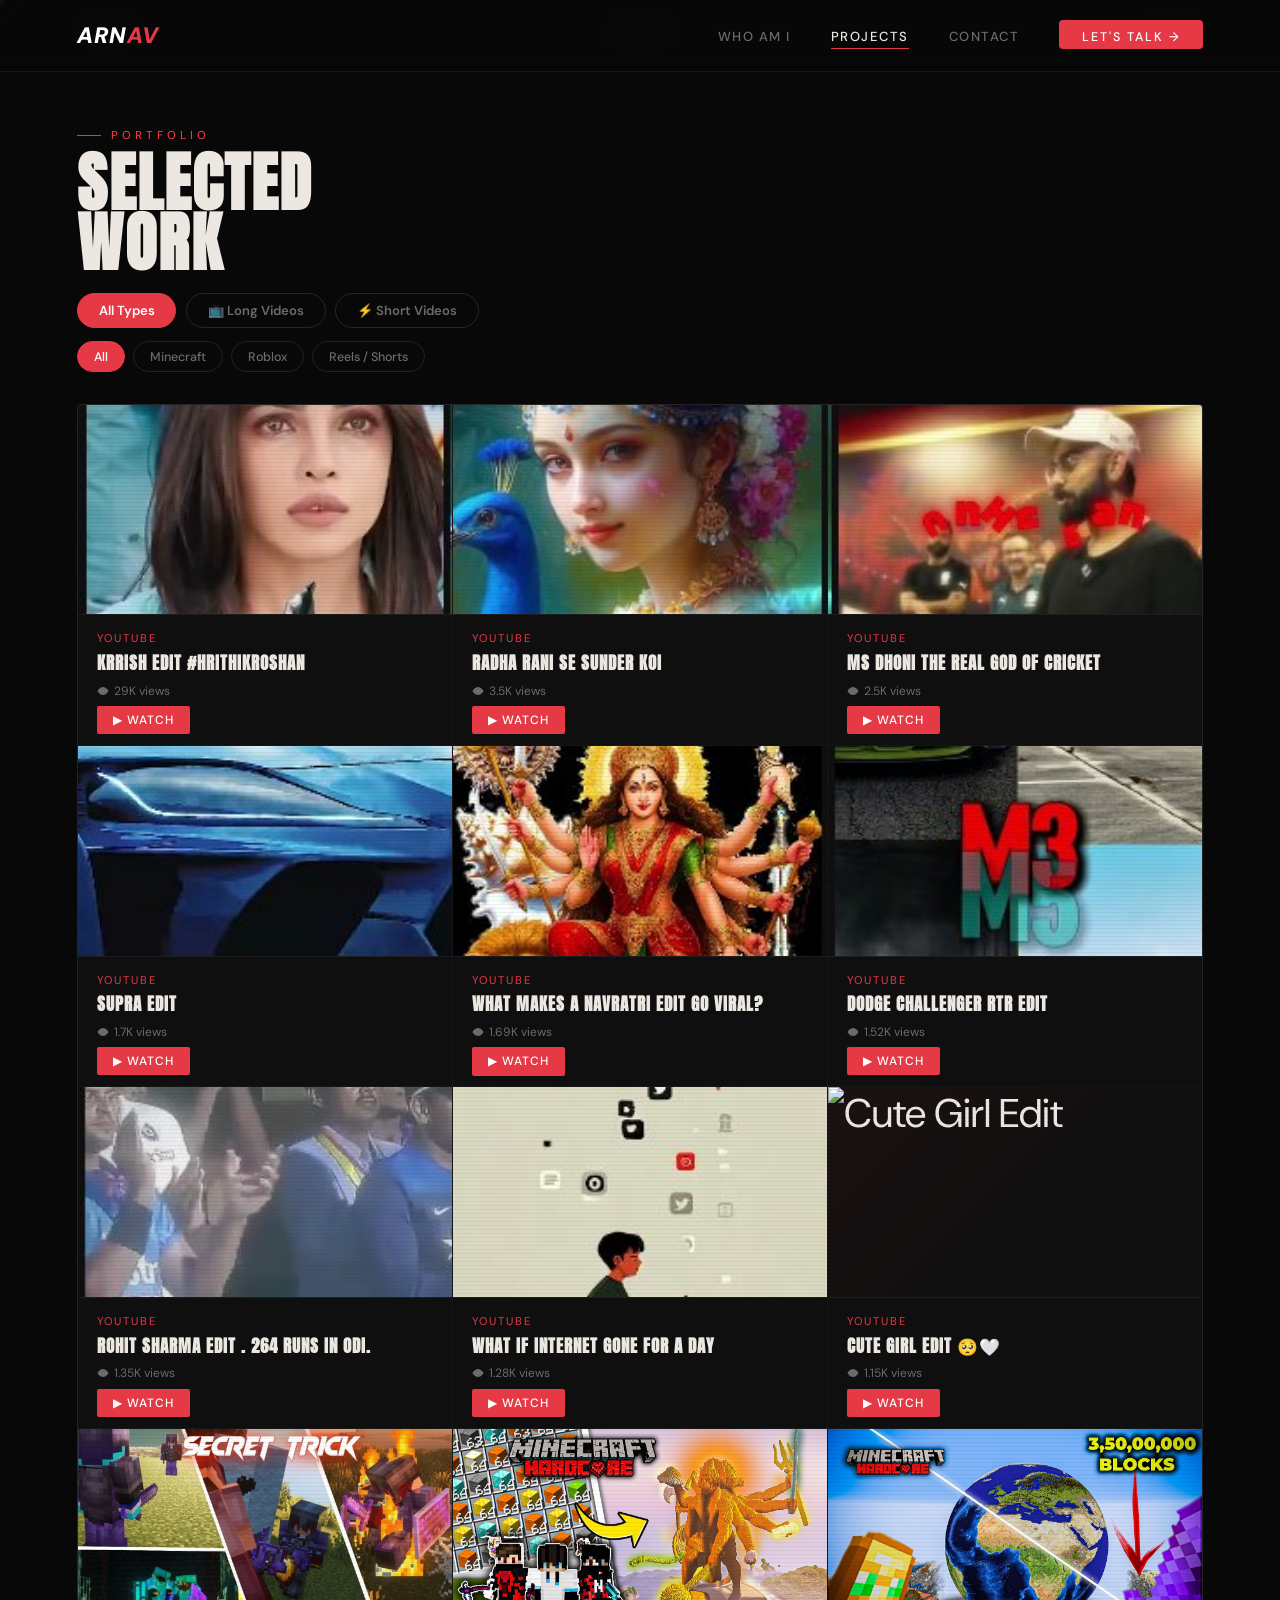
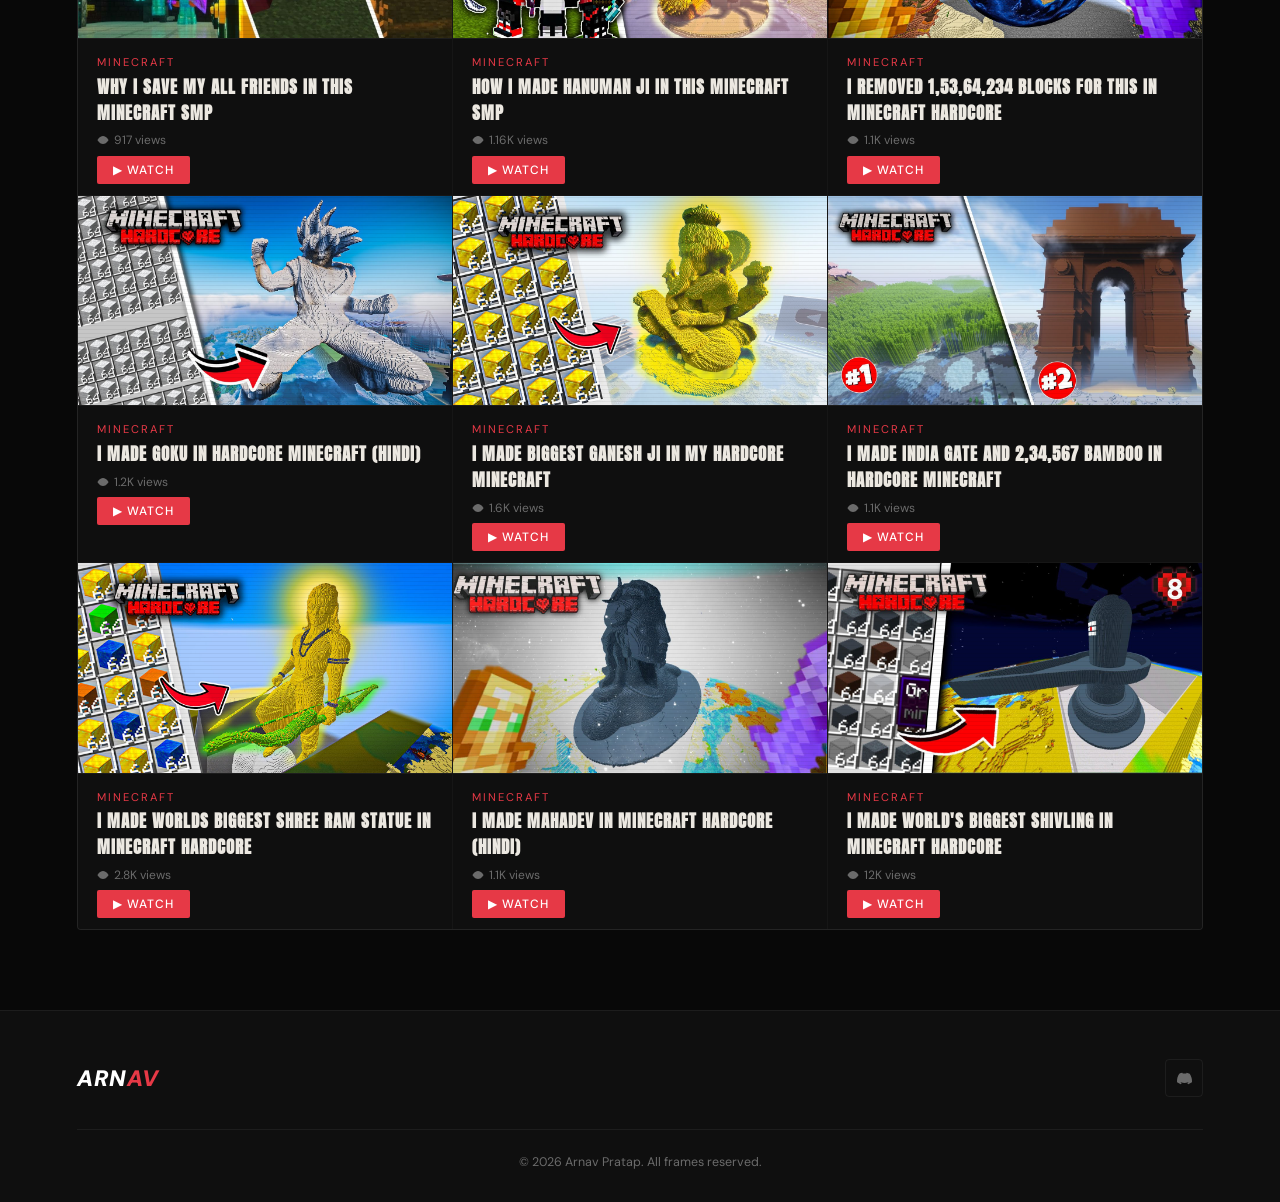
==== projects.html @ 13fcae56 "Add files via upload" ====
<!DOCTYPE html>
<html lang="en">
<head>
  <meta charset="UTF-8"/>
  <meta name="viewport" content="width=device-width, initial-scale=1.0"/>
  <title>Work — Arnav Pratap</title>
  <link rel="stylesheet" href="style.css"/>
  <style>
    .page { padding: 8rem 6% 5rem; }
    .work-header { margin-bottom: 2rem; }

    /* ── FILTER ROW 1 ── */
    .filter-row1 { display:flex; gap:0.6rem; flex-wrap:wrap; margin-bottom:0.8rem; }
    .filter-row2 { display:flex; gap:0.5rem; flex-wrap:wrap; margin-bottom:2rem; }

    .ftype-btn {
      padding:0.5rem 1.3rem; border-radius:50px; font-size:0.82rem; font-weight:600;
      cursor:pointer; border:1px solid rgba(255,255,255,0.12); background:transparent;
      color:var(--muted); font-family:'DM Sans',sans-serif; transition:all 0.2s;
      display:flex; align-items:center; gap:6px;
    }
    .ftype-btn:hover { border-color:var(--red); color:var(--text); }
    .ftype-btn.active { background:var(--red); border-color:var(--red); color:#fff; }

    .fcat-btn {
      padding:0.4rem 1rem; border-radius:50px; font-size:0.78rem; font-weight:500;
      cursor:pointer; border:1px solid rgba(255,255,255,0.1); background:transparent;
      color:var(--muted); font-family:'DM Sans',sans-serif; transition:all 0.2s;
    }
    .fcat-btn:hover { border-color:var(--red); color:var(--text); }
    .fcat-btn.active { background:var(--red); border-color:var(--red); color:#fff; }

    /* 3x3 GRID */
    .work-grid {
      display: grid; grid-template-columns: repeat(3, 1fr);
      gap: 1px; background: var(--border);
      border: 1px solid var(--border); border-radius: 4px; overflow: hidden;
    }
    .work-card { background: var(--dark2); transition: background 0.2s; position: relative; overflow: hidden; }
    .work-card:hover { background: var(--dark3); }
    .card-thumb {
      aspect-ratio: 16/9; display: flex; align-items: center; justify-content: center;
      font-size: 2.5rem; position: relative; overflow: hidden;
      border-bottom: 1px solid var(--border);
    }
    .card-thumb::before { content:''; position:absolute; inset:0; background: linear-gradient(135deg, rgba(230,57,70,0.06) 0%, transparent 60%); }
    .card-thumb::after { content:''; position:absolute; inset:0; background: repeating-linear-gradient(0deg, transparent, transparent 3px, rgba(0,0,0,0.05) 3px, rgba(0,0,0,0.05) 4px); }
    .card-thumb span { position: relative; z-index: 1; }
    .card-play-overlay { position:absolute; inset:0; z-index:2; display:flex; align-items:center; justify-content:center; opacity:0; transition:opacity 0.3s; background:rgba(0,0,0,0.5); }
    .work-card:hover .card-play-overlay { opacity:1; }
    .mini-play { width: 50px; height: 50px; border-radius: 50%; border: 2px solid #fff; background: rgba(230,57,70,0.8); display: flex; align-items: center; justify-content: center; }
    .mini-play svg { width: 18px; height: 18px; fill: #fff; margin-left: 3px; }

    .card-body { padding: 1rem 1.2rem; }
    .card-cat { font-size: 0.7rem; letter-spacing: 2px; text-transform: uppercase; color: var(--red); margin-bottom: 0.3rem; }
    .card-title { font-family: 'Anton', sans-serif; font-size: 1.05rem; letter-spacing: 1px; text-transform: uppercase; margin-bottom: 0.4rem; }
    .card-views { font-size: 0.75rem; color: var(--muted); margin-bottom: 0.6rem; display: flex; align-items: center; gap: 5px; }
    .card-views svg { width: 12px; height: 12px; fill: var(--muted); }
    .card-desc { display: none; }
    .card-tags { display: none; }
    .card-link { font-size: 0.75rem; padding: 0.38rem 1rem; border-radius: 2px; text-decoration: none; font-weight: 500; letter-spacing: 1px; text-transform: uppercase; transition: all 0.2s; background: var(--red); color: #fff; }
    .card-link:hover { opacity: 0.85; }

    @media (max-width: 900px) { .work-grid { grid-template-columns: repeat(2, 1fr); } }
    @media (max-width: 600px) { .work-grid { grid-template-columns: 1fr; } }
  </style>
</head>
<body>
<div class="cursor" id="cursor"></div>
<div class="cursor-ring" id="cursor-ring"></div>

<nav>
  <a href="https://discord.gg/duZu3ErqH3" target="_blank" class="logo">
    <span style="color:#ffffff;">ARN</span><span style="color:#E63946;">AV</span>
  </a>
  <button class="hamburger" onclick="document.querySelector('.nav-links').classList.toggle('open')">
    <span></span><span></span><span></span>
  </button>
  <ul class="nav-links">
    <li><a href="index.html#home">Who Am I</a></li>
    <li><a href="projects.html" class="active">Projects</a></li>
    <li><a href="contact.html">Contact</a></li>
    <li><a href="contact.html" class="nav-hire">Let's Talk →</a></li>
  </ul>
</nav>

<div class="page">
  <div class="work-header anim-up">
    <p class="eyebrow">Portfolio</p>
    <h1 class="section-title">Selected<br/>Work</h1>

    <!-- Row 1: Type filter -->
    <div class="filter-row1">
      <button class="ftype-btn active" onclick="filterType('all',this)">All Types</button>
      <button class="ftype-btn" onclick="filterType('long',this)">📺 Long Videos</button>
      <button class="ftype-btn" onclick="filterType('short',this)">⚡ Short Videos</button>
    </div>

    <!-- Row 2: Category filter -->
    <div class="filter-row2">
      <button class="fcat-btn active" onclick="filterCat('all',this)">All</button>
      <button class="fcat-btn" onclick="filterCat('minecraft',this)">Minecraft</button>
      <button class="fcat-btn" onclick="filterCat('roblox',this)">Roblox</button>
      <button class="fcat-btn" onclick="filterCat('reels',this)">Reels / Shorts</button>
    </div>
  </div>

  <div class="work-grid" id="work-grid">
    <div class="work-card" data-type="short" data-cat="reels">
      <div class="card-thumb" style="padding:0;">
        <img src="thumb1.png" alt="Krrish Edit" style="width:100%;height:100%;object-fit:cover;display:block;position:absolute;inset:0;"/>
        <div class="card-play-overlay"><div class="mini-play"><svg viewBox="0 0 24 24"><path d="M8 5v14l11-7z"/></svg></div></div>
      </div>
      <div class="card-body">
        <p class="card-cat">YouTube</p>
        <h3 class="card-title">Krrish Edit #hrithikroshan</h3>
        <p class="card-views"><svg viewBox="0 0 24 24"><path d="M1 12s4-8 11-8 11 8 11 8-4 8-11 8-11-8-11-8z"/><circle cx="12" cy="12" r="3"/></svg> 29K views</p>
        <a href="https://youtube.com/shorts/EAimA4TFMJ0?si=6iX5NxKGVcOO075F" target="_blank" class="card-link">▶ Watch</a>
      </div>
    </div>

    <div class="work-card" data-type="short" data-cat="reels">
      <div class="card-thumb" style="padding:0;">
        <img src="thumb2.png" alt="Radha Rani Edit" style="width:100%;height:100%;object-fit:cover;display:block;position:absolute;inset:0;"/>
        <div class="card-play-overlay"><div class="mini-play"><svg viewBox="0 0 24 24"><path d="M8 5v14l11-7z"/></svg></div></div>
      </div>
      <div class="card-body">
        <p class="card-cat">YouTube</p>
        <h3 class="card-title">Radha Rani Se Sunder Koi</h3>
        <p class="card-views"><svg viewBox="0 0 24 24"><path d="M1 12s4-8 11-8 11 8 11 8-4 8-11 8-11-8-11-8z"/><circle cx="12" cy="12" r="3"/></svg> 3.5K views</p>
        <a href="https://youtube.com/shorts/yDb40F570vA?si=CC5ahmUh3VXzL8MM" target="_blank" class="card-link">▶ Watch</a>
      </div>
    </div>

    <div class="work-card" data-type="short" data-cat="reels">
      <div class="card-thumb" style="padding:0;">
        <img src="thumb3.png" alt="MS Dhoni Edit" style="width:100%;height:100%;object-fit:cover;display:block;position:absolute;inset:0;"/>
        <div class="card-play-overlay"><div class="mini-play"><svg viewBox="0 0 24 24"><path d="M8 5v14l11-7z"/></svg></div></div>
      </div>
      <div class="card-body">
        <p class="card-cat">YouTube</p>
        <h3 class="card-title">MS Dhoni The REAL GOD of Cricket</h3>
        <p class="card-views"><svg viewBox="0 0 24 24"><path d="M1 12s4-8 11-8 11 8 11 8-4 8-11 8-11-8-11-8z"/><circle cx="12" cy="12" r="3"/></svg> 2.5K views</p>
        <a href="https://youtube.com/shorts/vex8gXXxU0E?si=QGTbP4vIr1ufMwd0" target="_blank" class="card-link">▶ Watch</a>
      </div>
    </div>

    <div class="work-card" data-type="short" data-cat="reels">
      <div class="card-thumb" style="padding:0;">
        <img src="thumb4.png" alt="Supra Edit" style="width:100%;height:100%;object-fit:cover;display:block;position:absolute;inset:0;"/>
        <div class="card-play-overlay"><div class="mini-play"><svg viewBox="0 0 24 24"><path d="M8 5v14l11-7z"/></svg></div></div>
      </div>
      <div class="card-body">
        <p class="card-cat">YouTube</p>
        <h3 class="card-title">Supra Edit</h3>
        <p class="card-views"><svg viewBox="0 0 24 24"><path d="M1 12s4-8 11-8 11 8 11 8-4 8-11 8-11-8-11-8z"/><circle cx="12" cy="12" r="3"/></svg> 1.7K views</p>
        <a href="https://youtube.com/shorts/pRY8ejIjegY?si=BZnueDHp-d2t7cEU" target="_blank" class="card-link">▶ Watch</a>
      </div>
    </div>

    <div class="work-card" data-type="short" data-cat="reels">
      <div class="card-thumb" style="padding:0;">
        <img src="thumb5.png" alt="Navratri Edit" style="width:100%;height:100%;object-fit:cover;display:block;position:absolute;inset:0;"/>
        <div class="card-play-overlay"><div class="mini-play"><svg viewBox="0 0 24 24"><path d="M8 5v14l11-7z"/></svg></div></div>
      </div>
      <div class="card-body">
        <p class="card-cat">YouTube</p>
        <h3 class="card-title">What Makes a NAVRATRI EDIT GO VIRAL?</h3>
        <p class="card-views"><svg viewBox="0 0 24 24"><path d="M1 12s4-8 11-8 11 8 11 8-4 8-11 8-11-8-11-8z"/><circle cx="12" cy="12" r="3"/></svg> 1.69K views</p>
        <a href="https://youtube.com/shorts/OtfN_tmYiQ4?si=_2HoRpTUkMafnGIZ" target="_blank" class="card-link">▶ Watch</a>
      </div>
    </div>

    <div class="work-card" data-type="short" data-cat="reels">
      <div class="card-thumb" style="padding:0;">
        <img src="thumb6.png" alt="Dodge Challenger Edit" style="width:100%;height:100%;object-fit:cover;display:block;position:absolute;inset:0;"/>
        <div class="card-play-overlay"><div class="mini-play"><svg viewBox="0 0 24 24"><path d="M8 5v14l11-7z"/></svg></div></div>
      </div>
      <div class="card-body">
        <p class="card-cat">YouTube</p>
        <h3 class="card-title">Dodge Challenger RTR Edit</h3>
        <p class="card-views"><svg viewBox="0 0 24 24"><path d="M1 12s4-8 11-8 11 8 11 8-4 8-11 8-11-8-11-8z"/><circle cx="12" cy="12" r="3"/></svg> 1.52K views</p>
        <a href="https://youtube.com/shorts/iIXBtxk67Jc?si=3pJkV23XC8HAfuJv" target="_blank" class="card-link">▶ Watch</a>
      </div>
    </div>

    <div class="work-card" data-type="short" data-cat="reels">
      <div class="card-thumb" style="padding:0;">
        <img src="thumb7.png" alt="Rohit Sharma Edit" style="width:100%;height:100%;object-fit:cover;display:block;position:absolute;inset:0;"/>
        <div class="card-play-overlay"><div class="mini-play"><svg viewBox="0 0 24 24"><path d="M8 5v14l11-7z"/></svg></div></div>
      </div>
      <div class="card-body">
        <p class="card-cat">YouTube</p>
        <h3 class="card-title">Rohit Sharma Edit . 264 Runs in Odi.</h3>
        <p class="card-views"><svg viewBox="0 0 24 24"><path d="M1 12s4-8 11-8 11 8 11 8-4 8-11 8-11-8-11-8z"/><circle cx="12" cy="12" r="3"/></svg> 1.35K views</p>
        <a href="https://youtube.com/shorts/q5twHDYVW3M?si=gumTpu90HDU9HMPL" target="_blank" class="card-link">▶ Watch</a>
      </div>
    </div>

    <div class="work-card" data-type="short" data-cat="reels">
      <div class="card-thumb" style="padding:0;">
        <img src="thumb8.png" alt="Internet Gone Edit" style="width:100%;height:100%;object-fit:cover;display:block;position:absolute;inset:0;"/>
        <div class="card-play-overlay"><div class="mini-play"><svg viewBox="0 0 24 24"><path d="M8 5v14l11-7z"/></svg></div></div>
      </div>
      <div class="card-body">
        <p class="card-cat">YouTube</p>
        <h3 class="card-title">What if Internet Gone for a day</h3>
        <p class="card-views"><svg viewBox="0 0 24 24"><path d="M1 12s4-8 11-8 11 8 11 8-4 8-11 8-11-8-11-8z"/><circle cx="12" cy="12" r="3"/></svg> 1.28K views</p>
        <a href="https://youtube.com/shorts/Nskio1yk0X0?si=8Euy-VRJfxMjh22J" target="_blank" class="card-link">▶ Watch</a>
      </div>
    </div>

    <div class="work-card" data-type="short" data-cat="reels">
      <div class="card-thumb" style="padding:0;">
        <img src="thumb9.png" alt="Cute Girl Edit" style="width:100%;height:100%;object-fit:cover;display:block;position:absolute;inset:0;"/>
        <div class="card-play-overlay"><div class="mini-play"><svg viewBox="0 0 24 24"><path d="M8 5v14l11-7z"/></svg></div></div>
      </div>
      <div class="card-body">
        <p class="card-cat">YouTube</p>
        <h3 class="card-title">Cute Girl Edit 🥺🤍</h3>
        <p class="card-views"><svg viewBox="0 0 24 24"><path d="M1 12s4-8 11-8 11 8 11 8-4 8-11 8-11-8-11-8z"/><circle cx="12" cy="12" r="3"/></svg> 1.15K views</p>
        <a href="https://youtube.com/shorts/B1S5eNvn43g?si=bT16ItXA6Zr_ytDN" target="_blank" class="card-link">▶ Watch</a>
      </div>
    </div>

    <div class="work-card" data-type="long" data-cat="minecraft">
      <div class="card-thumb" style="padding:0;">
        <img src="mc1.jpg" alt="MC1" style="width:100%;height:100%;object-fit:cover;display:block;position:absolute;inset:0;"/>
        <div class="card-play-overlay"><div class="mini-play"><svg viewBox="0 0 24 24"><path d="M8 5v14l11-7z"/></svg></div></div>
      </div>
      <div class="card-body">
        <p class="card-cat">Minecraft</p>
        <h3 class="card-title">Why I Save my all friends in this minecraft smp</h3>
        <p class="card-views"><svg viewBox="0 0 24 24"><path d="M1 12s4-8 11-8 11 8 11 8-4 8-11 8-11-8-11-8z"/><circle cx="12" cy="12" r="3"/></svg> 917 views</p>
        <a href="https://youtu.be/f7jWE2ldee8?si=zFrDo0bd2kT6vX2w" target="_blank" class="card-link">▶ Watch</a>
      </div>
    </div>
    <div class="work-card" data-type="long" data-cat="minecraft">
      <div class="card-thumb" style="padding:0;">
        <img src="mc2.jpg" alt="MC2" style="width:100%;height:100%;object-fit:cover;display:block;position:absolute;inset:0;"/>
        <div class="card-play-overlay"><div class="mini-play"><svg viewBox="0 0 24 24"><path d="M8 5v14l11-7z"/></svg></div></div>
      </div>
      <div class="card-body">
        <p class="card-cat">Minecraft</p>
        <h3 class="card-title">How I made Hanuman ji in this Minecraft SMP</h3>
        <p class="card-views"><svg viewBox="0 0 24 24"><path d="M1 12s4-8 11-8 11 8 11 8-4 8-11 8-11-8-11-8z"/><circle cx="12" cy="12" r="3"/></svg> 1.16K views</p>
        <a href="https://youtu.be/Gno8iufA8Qg?si=FGzqHN00f-W0OI1a" target="_blank" class="card-link">▶ Watch</a>
      </div>
    </div>
    <div class="work-card" data-type="long" data-cat="minecraft">
      <div class="card-thumb" style="padding:0;">
        <img src="mc3.jpg" alt="MC3" style="width:100%;height:100%;object-fit:cover;display:block;position:absolute;inset:0;"/>
        <div class="card-play-overlay"><div class="mini-play"><svg viewBox="0 0 24 24"><path d="M8 5v14l11-7z"/></svg></div></div>
      </div>
      <div class="card-body">
        <p class="card-cat">Minecraft</p>
        <h3 class="card-title">I Removed 1,53,64,234 Blocks for This in Minecraft Hardcore</h3>
        <p class="card-views"><svg viewBox="0 0 24 24"><path d="M1 12s4-8 11-8 11 8 11 8-4 8-11 8-11-8-11-8z"/><circle cx="12" cy="12" r="3"/></svg> 1.1K views</p>
        <a href="https://youtu.be/vUVupDG3J8M?si=R0E_vifBAHUm0rwt" target="_blank" class="card-link">▶ Watch</a>
      </div>
    </div>
    <div class="work-card" data-type="long" data-cat="minecraft">
      <div class="card-thumb" style="padding:0;">
        <img src="mc4.jpg" alt="MC4" style="width:100%;height:100%;object-fit:cover;display:block;position:absolute;inset:0;"/>
        <div class="card-play-overlay"><div class="mini-play"><svg viewBox="0 0 24 24"><path d="M8 5v14l11-7z"/></svg></div></div>
      </div>
      <div class="card-body">
        <p class="card-cat">Minecraft</p>
        <h3 class="card-title">I Made GOKU in Hardcore Minecraft (Hindi)</h3>
        <p class="card-views"><svg viewBox="0 0 24 24"><path d="M1 12s4-8 11-8 11 8 11 8-4 8-11 8-11-8-11-8z"/><circle cx="12" cy="12" r="3"/></svg> 1.2K views</p>
        <a href="https://youtu.be/Mu4w_FCeaVA?si=c7QTixAmNNE0tSzw" target="_blank" class="card-link">▶ Watch</a>
      </div>
    </div>
    <div class="work-card" data-type="long" data-cat="minecraft">
      <div class="card-thumb" style="padding:0;">
        <img src="mc5.jpg" alt="MC5" style="width:100%;height:100%;object-fit:cover;display:block;position:absolute;inset:0;"/>
        <div class="card-play-overlay"><div class="mini-play"><svg viewBox="0 0 24 24"><path d="M8 5v14l11-7z"/></svg></div></div>
      </div>
      <div class="card-body">
        <p class="card-cat">Minecraft</p>
        <h3 class="card-title">I Made Biggest GANESH JI in my Hardcore Minecraft</h3>
        <p class="card-views"><svg viewBox="0 0 24 24"><path d="M1 12s4-8 11-8 11 8 11 8-4 8-11 8-11-8-11-8z"/><circle cx="12" cy="12" r="3"/></svg> 1.6K views</p>
        <a href="https://youtu.be/P7cTcj4Z8Kc?si=1uWFIO4UPtVMXHzp" target="_blank" class="card-link">▶ Watch</a>
      </div>
    </div>
    <div class="work-card" data-type="long" data-cat="minecraft">
      <div class="card-thumb" style="padding:0;">
        <img src="mc6.jpg" alt="MC6" style="width:100%;height:100%;object-fit:cover;display:block;position:absolute;inset:0;"/>
        <div class="card-play-overlay"><div class="mini-play"><svg viewBox="0 0 24 24"><path d="M8 5v14l11-7z"/></svg></div></div>
      </div>
      <div class="card-body">
        <p class="card-cat">Minecraft</p>
        <h3 class="card-title">I made INDIA GATE and 2,34,567 BAMBOO in Hardcore Minecraft</h3>
        <p class="card-views"><svg viewBox="0 0 24 24"><path d="M1 12s4-8 11-8 11 8 11 8-4 8-11 8-11-8-11-8z"/><circle cx="12" cy="12" r="3"/></svg> 1.1K views</p>
        <a href="https://youtu.be/Tnvft2nCkXo?si=4F0knHOfzusbDOEZ" target="_blank" class="card-link">▶ Watch</a>
      </div>
    </div>
    <div class="work-card" data-type="long" data-cat="minecraft">
      <div class="card-thumb" style="padding:0;">
        <img src="mc7.jpg" alt="MC7" style="width:100%;height:100%;object-fit:cover;display:block;position:absolute;inset:0;"/>
        <div class="card-play-overlay"><div class="mini-play"><svg viewBox="0 0 24 24"><path d="M8 5v14l11-7z"/></svg></div></div>
      </div>
      <div class="card-body">
        <p class="card-cat">Minecraft</p>
        <h3 class="card-title">I Made worlds Biggest SHREE RAM STATUE in Minecraft Hardcore</h3>
        <p class="card-views"><svg viewBox="0 0 24 24"><path d="M1 12s4-8 11-8 11 8 11 8-4 8-11 8-11-8-11-8z"/><circle cx="12" cy="12" r="3"/></svg> 2.8K views</p>
        <a href="https://youtu.be/A5hEcHeUexU?si=XoQjzlGa9DbGclMv" target="_blank" class="card-link">▶ Watch</a>
      </div>
    </div>
    <div class="work-card" data-type="long" data-cat="minecraft">
      <div class="card-thumb" style="padding:0;">
        <img src="mc8.jpg" alt="MC8" style="width:100%;height:100%;object-fit:cover;display:block;position:absolute;inset:0;"/>
        <div class="card-play-overlay"><div class="mini-play"><svg viewBox="0 0 24 24"><path d="M8 5v14l11-7z"/></svg></div></div>
      </div>
      <div class="card-body">
        <p class="card-cat">Minecraft</p>
        <h3 class="card-title">I Made MAHADEV in minecraft Hardcore (Hindi)</h3>
        <p class="card-views"><svg viewBox="0 0 24 24"><path d="M1 12s4-8 11-8 11 8 11 8-4 8-11 8-11-8-11-8z"/><circle cx="12" cy="12" r="3"/></svg> 1.1K views</p>
        <a href="https://youtu.be/T6iqCTvBKvE?si=PqT_2PzdxP05hY6H" target="_blank" class="card-link">▶ Watch</a>
      </div>
    </div>
    <div class="work-card" data-type="long" data-cat="minecraft">
      <div class="card-thumb" style="padding:0;">
        <img src="mc9.jpg" alt="MC9" style="width:100%;height:100%;object-fit:cover;display:block;position:absolute;inset:0;"/>
        <div class="card-play-overlay"><div class="mini-play"><svg viewBox="0 0 24 24"><path d="M8 5v14l11-7z"/></svg></div></div>
      </div>
      <div class="card-body">
        <p class="card-cat">Minecraft</p>
        <h3 class="card-title">I Made World's BIGGEST SHIVLING in minecraft Hardcore</h3>
        <p class="card-views"><svg viewBox="0 0 24 24"><path d="M1 12s4-8 11-8 11 8 11 8-4 8-11 8-11-8-11-8z"/><circle cx="12" cy="12" r="3"/></svg> 12K views</p>
        <a href="https://youtu.be/3AMaesNGrEU?si=Az5hqZEEEKW2hswh" target="_blank" class="card-link">▶ Watch</a>
      </div>
    </div>
  </div>
</div>

<footer>
  <div class="footer-inner">
    <div class="footer-logo"><span style="color:#ffffff;">ARN</span><span style="color:#E63946;">AV</span></div>
    <nav class="footer-links">
      <a href="index.html#home">Who Am I</a>
      <a href="projects.html">Projects</a>
      <a href="contact.html">Contact</a>
    </nav>
    <div class="social-row">
      <a href="https://discord.gg/duZu3ErqH3" target="_blank" title="Discord">
        <svg viewBox="0 0 24 24" fill="currentColor"><path d="M20.317 4.37a19.791 19.791 0 00-4.885-1.515.074.074 0 00-.079.037c-.21.375-.444.864-.608 1.25a18.27 18.27 0 00-5.487 0 12.64 12.64 0 00-.617-1.25.077.077 0 00-.079-.037A19.736 19.736 0 003.677 4.37a.07.07 0 00-.032.027C.533 9.046-.32 13.58.099 18.057a.082.082 0 00.031.057 19.9 19.9 0 005.993 3.03.078.078 0 00.084-.028c.462-.63.874-1.295 1.226-1.994a.076.076 0 00-.041-.106 13.107 13.107 0 01-1.872-.892.077.077 0 01-.008-.128 10.2 10.2 0 00.372-.292.074.074 0 01.077-.01c3.928 1.793 8.18 1.793 12.062 0a.074.074 0 01.078.01c.12.098.246.198.373.292a.077.077 0 01-.006.127 12.299 12.299 0 01-1.873.892.077.077 0 00-.041.107c.36.698.772 1.362 1.225 1.993a.076.076 0 00.084.028 19.839 19.839 0 006.002-3.03.077.077 0 00.032-.054c.5-5.177-.838-9.674-3.549-13.66a.061.061 0 00-.031-.03z"/></svg>
      </a>
    </div>
  </div>
  <p class="footer-copy">© 2026 Arnav Pratap. All frames reserved.</p>
</footer>

<script>
  const cursor = document.getElementById('cursor');
  const ring = document.getElementById('cursor-ring');
  if(cursor){ document.addEventListener('mousemove', e => { cursor.style.left=e.clientX+'px'; cursor.style.top=e.clientY+'px'; ring.style.left=e.clientX+'px'; ring.style.top=e.clientY+'px'; }); }

  let activeType = 'all';
  let activeCat  = 'all';

  function applyFilters() {
    document.querySelectorAll('#work-grid .work-card').forEach(c => {
      const type = c.dataset.type;
      const cat  = c.dataset.cat;
      const typeOk = activeType === 'all' || type === activeType;
      const catOk  = activeCat  === 'all' || cat  === activeCat;
      c.style.display = (typeOk && catOk) ? '' : 'none';
    });
  }

  function filterType(val, btn) {
    document.querySelectorAll('.ftype-btn').forEach(b => b.classList.remove('active'));
    btn.classList.add('active');
    activeType = val;
    applyFilters();
  }

  function filterCat(val, btn) {
    document.querySelectorAll('.fcat-btn').forEach(b => b.classList.remove('active'));
    btn.classList.add('active');
    activeCat = val;
    applyFilters();
  }
</script>
</body>
</html>
---- style.css ----
@import url('https://fonts.googleapis.com/css2?family=Anton&family=DM+Sans:ital,wght@0,300;0,400;0,500;1,300&display=swap');

*, *::before, *::after { box-sizing: border-box; margin: 0; padding: 0; }

:root {
  --red:        #E63946;
  --red-dim:    rgba(230, 57, 70, 0.12);
  --red-glow:   rgba(230, 57, 70, 0.06);
  --ae-blue:    #9999FF;   /* After Effects purple-blue */
  --pr-purple:  #EA77FF;   /* Premiere Pro purple */
  --dark:       #080808;
  --dark2:      #0f0f0f;
  --dark3:      #161616;
  --dark4:      #202020;
  --text:       #ece8e1;
  --muted:      #6b6b6b;
  --border:     rgba(255,255,255,0.06);
}

html { scroll-behavior: smooth; }

body {
  background: var(--dark);
  color: var(--text);
  font-family: 'DM Sans', sans-serif;
  min-height: 100vh;
  overflow-x: hidden;
  cursor: none;
}

/* ─── CUSTOM CURSOR ─── */
.cursor {
  width: 10px; height: 10px; border-radius: 50%;
  background: var(--red); position: fixed; pointer-events: none;
  z-index: 9999; transform: translate(-50%,-50%);
  transition: transform 0.08s, width 0.2s, height 0.2s;
}
.cursor-ring {
  width: 36px; height: 36px; border-radius: 50%;
  border: 1px solid rgba(230,57,70,0.5);
  position: fixed; pointer-events: none; z-index: 9998;
  transform: translate(-50%,-50%);
  transition: transform 0.18s ease, width 0.2s, height 0.2s;
}
body:hover .cursor { opacity: 1; }

/* ─── NAV ─── */
nav {
  position: fixed; top: 0; left: 0; right: 0; z-index: 99999;
  display: flex; align-items: center; justify-content: space-between;
  padding: 1.3rem 6%;
  background: rgba(8,8,8,0.9);
  backdrop-filter: blur(16px);
  border-bottom: 1px solid var(--border);
}
.logo {
  font-size: 1.4rem; font-weight: 900; font-style: italic;
  letter-spacing: 1px; text-decoration: none;
  color: var(--text); display: flex; align-items: center;
}

.nav-links { display: flex; gap: 2.5rem; list-style: none; align-items: center; }
.nav-links a {
  text-decoration: none; color: var(--muted);
  font-size: 0.82rem; font-weight: 500;
  letter-spacing: 1.5px; text-transform: uppercase;
  transition: color 0.2s; position: relative; padding-bottom: 4px;
}
.nav-links a::after {
  content: ''; position: absolute; bottom: 0; left: 0; right: 0;
  height: 1px; background: var(--red);
  transform: scaleX(0); transition: transform 0.3s; transform-origin: left;
}
.nav-links a:hover, .nav-links a.active { color: var(--text); }
.nav-links a.active::after, .nav-links a:hover::after { transform: scaleX(1); }

.nav-hire {
  background: var(--red); color: #fff !important;
  padding: 0.55rem 1.4rem; border-radius: 4px;
  font-size: 0.78rem !important; letter-spacing: 2px !important;
}
.nav-hire::after { display: none !important; }
.nav-hire:hover { opacity: 0.88; }

/* ─── PAGE ─── */
.page { position: relative; z-index: 1; }

/* ─── SECTION LABELS ─── */
.eyebrow {
  font-size: 0.72rem; letter-spacing: 4px; text-transform: uppercase;
  color: var(--red); font-weight: 500; margin-bottom: 0.6rem;
  display: flex; align-items: center; gap: 10px;
}
.eyebrow::before {
  content: ''; display: block; width: 24px; height: 1px; background: var(--red);
}
.section-title {
  font-family: 'Anton', sans-serif;
  font-size: clamp(2.6rem, 5.5vw, 4rem);
  letter-spacing: 2px; line-height: 0.95;
  color: var(--text); margin-bottom: 1.2rem;
  text-transform: uppercase;
}

/* ─── BUTTONS ─── */
.btn-primary {
  background: var(--red); color: #fff;
  padding: 0.9rem 2.4rem; border-radius: 4px;
  font-size: 0.85rem; font-weight: 500; letter-spacing: 1.5px;
  text-transform: uppercase; text-decoration: none; display: inline-block;
  transition: opacity 0.2s, transform 0.2s; border: none; cursor: none;
}
.btn-primary:hover { opacity: 0.85; transform: translateY(-2px); }

.btn-outline {
  background: transparent; color: var(--text);
  border: 1px solid rgba(255,255,255,0.2);
  padding: 0.9rem 2.4rem; border-radius: 4px;
  font-size: 0.85rem; font-weight: 500; letter-spacing: 1.5px;
  text-transform: uppercase; text-decoration: none; display: inline-block;
  transition: all 0.2s; cursor: none;
}
.btn-outline:hover { border-color: var(--red); color: var(--red); transform: translateY(-2px); }

/* ─── TOOL BADGE ─── */
.tool-badge {
  display: inline-flex; align-items: center; gap: 6px;
  padding: 0.35rem 0.85rem; border-radius: 4px;
  font-size: 0.75rem; font-weight: 500; letter-spacing: 0.5px;
}
.badge-ae { background: rgba(153,153,255,0.12); color: var(--ae-blue); border: 1px solid rgba(153,153,255,0.25); }
.badge-pr { background: rgba(234,119,255,0.12); color: var(--pr-purple); border: 1px solid rgba(234,119,255,0.25); }
.badge-red { background: var(--red-dim); color: var(--red); border: 1px solid rgba(230,57,70,0.25); }

/* ─── FOOTER ─── */
footer {
  background: var(--dark2);
  border-top: 1px solid var(--border);
  padding: 3rem 6% 2rem;
  position: relative; z-index: 1;
}
.footer-inner {
  display: flex; align-items: center; justify-content: space-between;
  flex-wrap: wrap; gap: 1.5rem; margin-bottom: 2rem;
}
.footer-logo {
  font-size: 1.4rem; font-weight: 900; font-style: italic;
  letter-spacing: 1px; text-transform: none;
}
.footer-logo span { color: var(--red); }
.footer-links { display: flex; gap: 2rem; }
.footer-links a { color: var(--muted); text-decoration: none; font-size: 0.82rem; letter-spacing: 1px; text-transform: uppercase; transition: color 0.2s; }
.footer-links a:hover { color: var(--red); }
.footer-copy { color: var(--muted); font-size: 0.78rem; text-align: center; padding-top: 1.5rem; border-top: 1px solid var(--border); }

/* ─── SOCIAL ─── */
.social-row { display: flex; gap: 0.7rem; }
.social-row a {
  width: 38px; height: 38px; border-radius: 4px;
  border: 1px solid var(--border);
  display: flex; align-items: center; justify-content: center;
  color: var(--muted); text-decoration: none; transition: all 0.2s;
}
.social-row a:hover { border-color: var(--red); color: var(--red); }
.social-row svg { width: 15px; height: 15px; fill: currentColor; }

/* ─── ANIMATIONS ─── */
@keyframes fadeUp { from { opacity:0; transform:translateY(30px); } to { opacity:1; transform:translateY(0); } }
@keyframes fadeIn { from { opacity:0; } to { opacity:1; } }
@keyframes slideRight { from { transform: scaleX(0); } to { transform: scaleX(1); } }

.anim-up  { animation: fadeUp  0.8s ease both; }
.anim-in  { animation: fadeIn  0.8s ease both; }
.d1 { animation-delay: 0.1s; }
.d2 { animation-delay: 0.2s; }
.d3 { animation-delay: 0.35s; }
.d4 { animation-delay: 0.5s; }
.d5 { animation-delay: 0.65s; }

/* ─── HAMBURGER ─── */
.hamburger { display:none; flex-direction:column; gap:5px; cursor:none; border:none; background:none; }
.hamburger span { display:block; width:22px; height:1.5px; background:var(--text); transition:all 0.3s; }

@media (max-width: 768px) {
  body { cursor: auto; }
  .cursor, .cursor-ring { display: none; }
  .hamburger { display: flex; }
  .nav-links {
    display: none; flex-direction: column; position: absolute;
    top: 100%; left: 0; right: 0; gap: 1.5rem;
    background: rgba(8,8,8,0.98); padding: 2rem 6%;
    border-bottom: 1px solid var(--border);
  }
  .nav-links.open { display: flex; }
  .footer-links { display: none; }
}
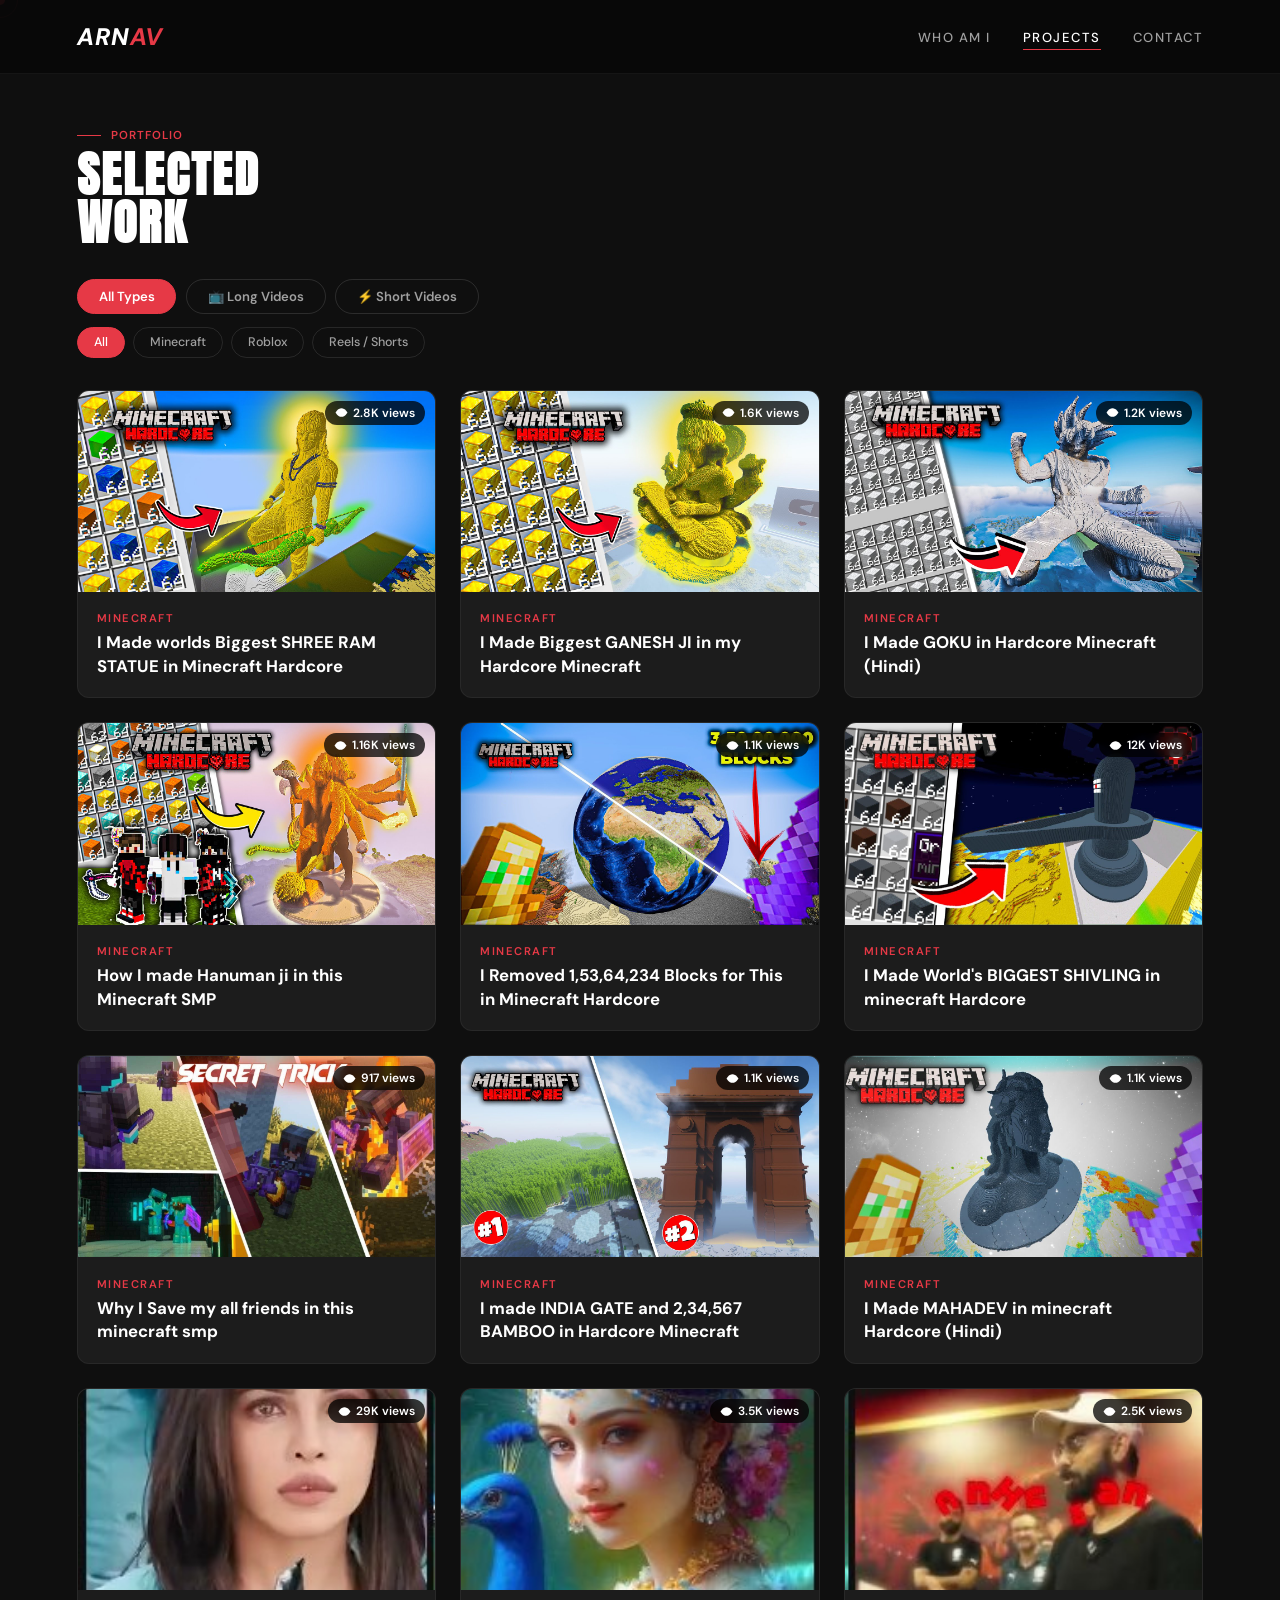
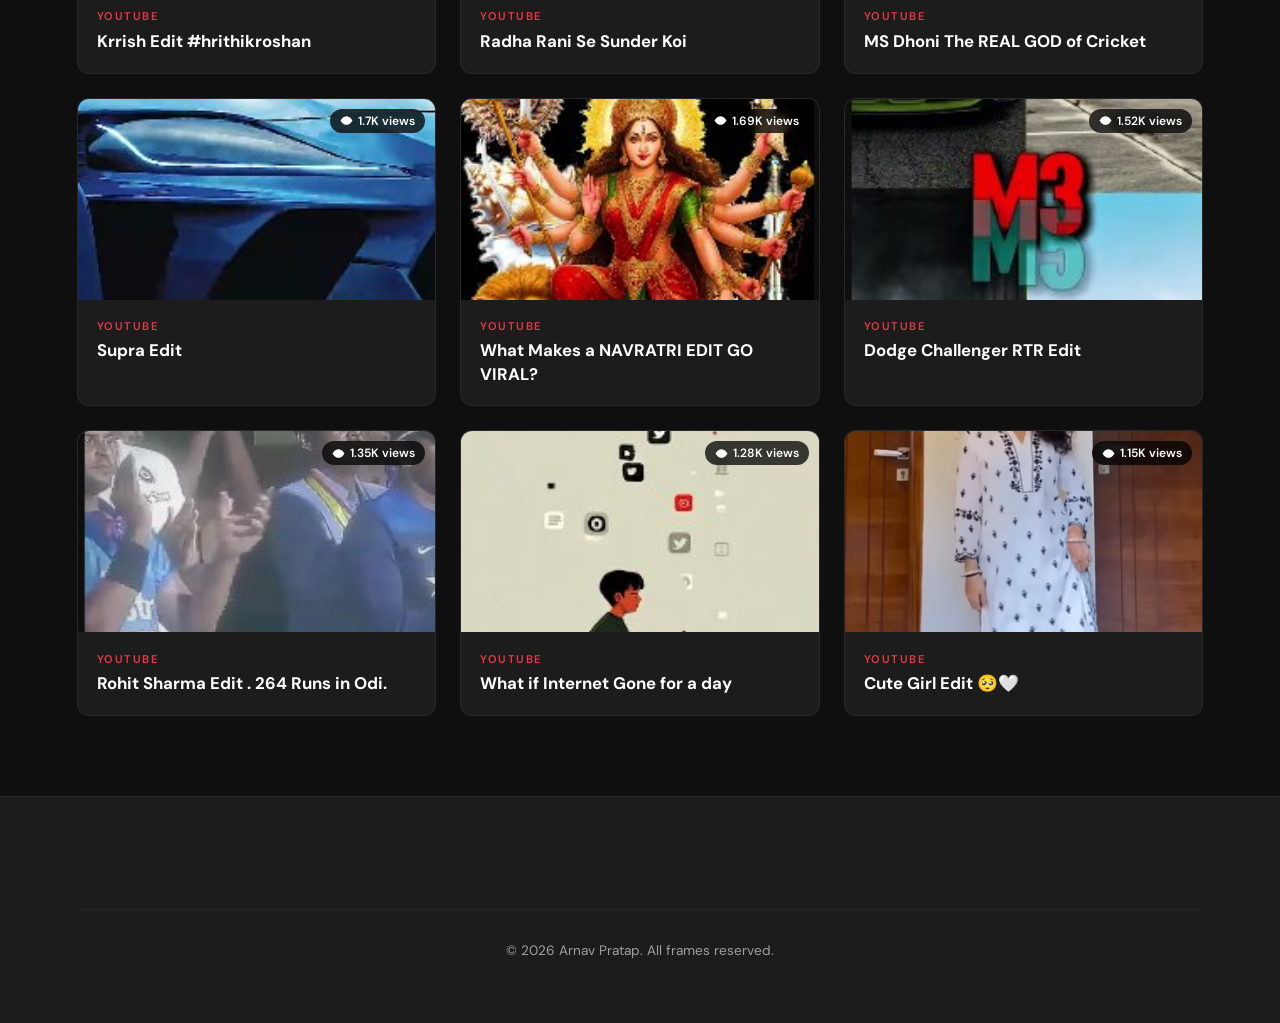
==== commit fc0c6c17: "Add files via upload" ====
--- a/projects.html
+++ b/projects.html
@@ -6,86 +6,183 @@
   <title>Work — Arnav Pratap</title>
   <link rel="stylesheet" href="style.css"/>
   <style>
+    /* ── BASE & PAGE STYLES ── */
+    :root {
+      --dark2: #1c1c1c;
+      --dark3: #2a2a2a;
+      --red: #E63946;
+      --muted: #a0a0a0;
+      --text: #ffffff;
+      --border: rgba(255, 255, 255, 0.05);
+    }
+    
+    body {
+      background-color: #0f0f0f;
+      color: var(--text);
+      font-family: 'DM Sans', sans-serif;
+      margin: 0;
+    }
+
+    /* ── CURSOR FIX (Forces it to the very top layer) ── */
+    #cursor, #cursor-ring {
+      position: fixed;
+      pointer-events: none; /* Crucial: lets you click through the cursor */
+      z-index: 9999 !important; /* Forces it above all cards */
+    }
+
     .page { padding: 8rem 6% 5rem; }
     .work-header { margin-bottom: 2rem; }
-
-    /* ── FILTER ROW 1 ── */
+    
+    /* Typography */
+    a { text-decoration: none; color: inherit; }
+    .eyebrow { color: var(--red); font-weight: 600; letter-spacing: 1px; text-transform: uppercase; margin-bottom: 0.5rem; }
+    .section-title { font-family: 'Anton', sans-serif; font-size: 3rem; text-transform: uppercase; line-height: 1; margin-bottom: 2rem; }
+
+    /* ── FILTER BUTTONS ── */
     .filter-row1 { display:flex; gap:0.6rem; flex-wrap:wrap; margin-bottom:0.8rem; }
     .filter-row2 { display:flex; gap:0.5rem; flex-wrap:wrap; margin-bottom:2rem; }
 
+    .ftype-btn, .fcat-btn {
+      cursor:pointer; background:transparent; transition:all 0.2s;
+      font-family:'DM Sans',sans-serif; color:var(--muted);
+    }
+    
     .ftype-btn {
       padding:0.5rem 1.3rem; border-radius:50px; font-size:0.82rem; font-weight:600;
-      cursor:pointer; border:1px solid rgba(255,255,255,0.12); background:transparent;
-      color:var(--muted); font-family:'DM Sans',sans-serif; transition:all 0.2s;
-      display:flex; align-items:center; gap:6px;
-    }
-    .ftype-btn:hover { border-color:var(--red); color:var(--text); }
-    .ftype-btn.active { background:var(--red); border-color:var(--red); color:#fff; }
-
+      border:1px solid rgba(255,255,255,0.12); display:flex; align-items:center; gap:6px;
+    }
     .fcat-btn {
       padding:0.4rem 1rem; border-radius:50px; font-size:0.78rem; font-weight:500;
-      cursor:pointer; border:1px solid rgba(255,255,255,0.1); background:transparent;
-      color:var(--muted); font-family:'DM Sans',sans-serif; transition:all 0.2s;
-    }
-    .fcat-btn:hover { border-color:var(--red); color:var(--text); }
-    .fcat-btn.active { background:var(--red); border-color:var(--red); color:#fff; }
-
-    /* 3x3 GRID */
+      border:1px solid rgba(255,255,255,0.1);
+    }
+
+    .ftype-btn:hover, .fcat-btn:hover { border-color:var(--red); color:var(--text); }
+    .ftype-btn.active, .fcat-btn.active { background:var(--red); border-color:var(--red); color:#fff; }
+
+    /* ── 3x3 GRID ── */
     .work-grid {
-      display: grid; grid-template-columns: repeat(3, 1fr);
-      gap: 1px; background: var(--border);
-      border: 1px solid var(--border); border-radius: 4px; overflow: hidden;
-    }
-    .work-card { background: var(--dark2); transition: background 0.2s; position: relative; overflow: hidden; }
-    .work-card:hover { background: var(--dark3); }
+      display: grid; 
+      grid-template-columns: repeat(3, 1fr);
+      gap: 1.5rem;
+      max-width: 1200px;
+    }
+    
+    .work-card { 
+      background: var(--dark2); 
+      border-radius: 12px;
+      border: 1px solid var(--border);
+      transition: transform 0.2s ease, box-shadow 0.2s ease; 
+      position: relative; 
+      overflow: hidden; 
+      display: flex;
+      flex-direction: column;
+    }
+    .work-card:hover { 
+      transform: translateY(-4px);
+      box-shadow: 0 10px 20px rgba(0,0,0,0.3);
+    }
+    
+    /* ── THUMBNAIL & OVERLAYS ── */
     .card-thumb {
-      aspect-ratio: 16/9; display: flex; align-items: center; justify-content: center;
-      font-size: 2.5rem; position: relative; overflow: hidden;
-      border-bottom: 1px solid var(--border);
-    }
-    .card-thumb::before { content:''; position:absolute; inset:0; background: linear-gradient(135deg, rgba(230,57,70,0.06) 0%, transparent 60%); }
-    .card-thumb::after { content:''; position:absolute; inset:0; background: repeating-linear-gradient(0deg, transparent, transparent 3px, rgba(0,0,0,0.05) 3px, rgba(0,0,0,0.05) 4px); }
-    .card-thumb span { position: relative; z-index: 1; }
-    .card-play-overlay { position:absolute; inset:0; z-index:2; display:flex; align-items:center; justify-content:center; opacity:0; transition:opacity 0.3s; background:rgba(0,0,0,0.5); }
+      aspect-ratio: 16/9; 
+      position: relative; 
+      overflow: hidden;
+      width: 100%;
+      display: block; /* Important for standardizing the <a> tag layout */
+      cursor: pointer;
+    }
+    .card-thumb img {
+      width: 100%;
+      height: 100%;
+      object-fit: cover;
+      display: block;
+    }
+    
+    .card-play-overlay { position:absolute; inset:0; z-index:2; display:flex; align-items:center; justify-content:center; opacity:0; transition:opacity 0.3s; background:rgba(0,0,0,0.3); }
     .work-card:hover .card-play-overlay { opacity:1; }
-    .mini-play { width: 50px; height: 50px; border-radius: 50%; border: 2px solid #fff; background: rgba(230,57,70,0.8); display: flex; align-items: center; justify-content: center; }
-    .mini-play svg { width: 18px; height: 18px; fill: #fff; margin-left: 3px; }
-
-    .card-body { padding: 1rem 1.2rem; }
-    .card-cat { font-size: 0.7rem; letter-spacing: 2px; text-transform: uppercase; color: var(--red); margin-bottom: 0.3rem; }
-    .card-title { font-family: 'Anton', sans-serif; font-size: 1.05rem; letter-spacing: 1px; text-transform: uppercase; margin-bottom: 0.4rem; }
-    .card-views { font-size: 0.75rem; color: var(--muted); margin-bottom: 0.6rem; display: flex; align-items: center; gap: 5px; }
-    .card-views svg { width: 12px; height: 12px; fill: var(--muted); }
-    .card-desc { display: none; }
-    .card-tags { display: none; }
-    .card-link { font-size: 0.75rem; padding: 0.38rem 1rem; border-radius: 2px; text-decoration: none; font-weight: 500; letter-spacing: 1px; text-transform: uppercase; transition: all 0.2s; background: var(--red); color: #fff; }
-    .card-link:hover { opacity: 0.85; }
-
+    .mini-play { width: 50px; height: 50px; border-radius: 50%; background: var(--red); display: flex; align-items: center; justify-content: center; box-shadow: 0 4px 10px rgba(230,57,70,0.4);}
+    .mini-play svg { width: 20px; height: 20px; fill: #fff; margin-left: 3px; }
+
+    /* ── FLOATING VIEW BADGE ── */
+    .view-badge {
+      position: absolute;
+      top: 10px;
+      right: 10px;
+      background: rgba(0, 0, 0, 0.75);
+      color: #fff;
+      padding: 4px 10px;
+      border-radius: 20px;
+      font-size: 0.75rem;
+      font-weight: 600;
+      font-family: 'DM Sans', sans-serif;
+      display: flex;
+      align-items: center;
+      gap: 5px;
+      z-index: 10;
+      backdrop-filter: blur(4px);
+    }
+    .view-badge svg { 
+      width: 13px; 
+      height: 13px; 
+      fill: #fff; 
+    }
+
+    /* ── CARD BODY (TEXT) ── */
+    .card-body { 
+      padding: 1.2rem; 
+      display: flex;
+      flex-direction: column;
+    }
+    
+    .card-cat { 
+      font-size: 0.7rem; 
+      letter-spacing: 1.5px; 
+      text-transform: uppercase; 
+      color: var(--red); 
+      margin: 0 0 0.4rem 0; 
+      font-weight: 600;
+    }
+    
+    .card-title { 
+      font-size: 1.05rem; 
+      font-weight: 700; 
+      color: #fff; 
+      line-height: 1.4;
+      margin: 0;
+      transition: color 0.2s;
+      cursor: pointer;
+    }
+    .work-card:hover .card-title {
+      color: var(--muted);
+    }
+
+    /* ── RESPONSIVE ── */
     @media (max-width: 900px) { .work-grid { grid-template-columns: repeat(2, 1fr); } }
     @media (max-width: 600px) { .work-grid { grid-template-columns: 1fr; } }
   </style>
 </head>
 <body>
+
+<!-- Custom Cursor Elements -->
 <div class="cursor" id="cursor"></div>
 <div class="cursor-ring" id="cursor-ring"></div>
 
 <nav>
   <a href="https://discord.gg/duZu3ErqH3" target="_blank" class="logo">
-    <span style="color:#ffffff;">ARN</span><span style="color:#E63946;">AV</span>
+    <span style="color:#ffffff; font-weight: 800; font-size: 1.5rem;">ARN</span><span style="color:#E63946; font-weight: 800; font-size: 1.5rem;">AV</span>
   </a>
   <button class="hamburger" onclick="document.querySelector('.nav-links').classList.toggle('open')">
     <span></span><span></span><span></span>
   </button>
-  <ul class="nav-links">
+  <ul class="nav-links" style="display:flex; list-style:none; gap:2rem; align-items:center;">
     <li><a href="index.html#home">Who Am I</a></li>
     <li><a href="projects.html" class="active">Projects</a></li>
     <li><a href="contact.html">Contact</a></li>
-    <li><a href="contact.html" class="nav-hire">Let's Talk →</a></li>
   </ul>
 </nav>
 
 <div class="page">
-  <div class="work-header anim-up">
+  <div class="work-header">
     <p class="eyebrow">Portfolio</p>
     <h1 class="section-title">Selected<br/>Work</h1>
 
@@ -106,256 +203,248 @@
   </div>
 
   <div class="work-grid" id="work-grid">
-    <div class="work-card" data-type="short" data-cat="reels">
-      <div class="card-thumb" style="padding:0;">
-        <img src="thumb1.png" alt="Krrish Edit" style="width:100%;height:100%;object-fit:cover;display:block;position:absolute;inset:0;"/>
-        <div class="card-play-overlay"><div class="mini-play"><svg viewBox="0 0 24 24"><path d="M8 5v14l11-7z"/></svg></div></div>
-      </div>
-      <div class="card-body">
-        <p class="card-cat">YouTube</p>
-        <h3 class="card-title">Krrish Edit #hrithikroshan</h3>
-        <p class="card-views"><svg viewBox="0 0 24 24"><path d="M1 12s4-8 11-8 11 8 11 8-4 8-11 8-11-8-11-8z"/><circle cx="12" cy="12" r="3"/></svg> 29K views</p>
-        <a href="https://youtube.com/shorts/EAimA4TFMJ0?si=6iX5NxKGVcOO075F" target="_blank" class="card-link">▶ Watch</a>
-      </div>
-    </div>
-
-    <div class="work-card" data-type="short" data-cat="reels">
-      <div class="card-thumb" style="padding:0;">
-        <img src="thumb2.png" alt="Radha Rani Edit" style="width:100%;height:100%;object-fit:cover;display:block;position:absolute;inset:0;"/>
-        <div class="card-play-overlay"><div class="mini-play"><svg viewBox="0 0 24 24"><path d="M8 5v14l11-7z"/></svg></div></div>
-      </div>
-      <div class="card-body">
-        <p class="card-cat">YouTube</p>
-        <h3 class="card-title">Radha Rani Se Sunder Koi</h3>
-        <p class="card-views"><svg viewBox="0 0 24 24"><path d="M1 12s4-8 11-8 11 8 11 8-4 8-11 8-11-8-11-8z"/><circle cx="12" cy="12" r="3"/></svg> 3.5K views</p>
-        <a href="https://youtube.com/shorts/yDb40F570vA?si=CC5ahmUh3VXzL8MM" target="_blank" class="card-link">▶ Watch</a>
-      </div>
-    </div>
-
-    <div class="work-card" data-type="short" data-cat="reels">
-      <div class="card-thumb" style="padding:0;">
-        <img src="thumb3.png" alt="MS Dhoni Edit" style="width:100%;height:100%;object-fit:cover;display:block;position:absolute;inset:0;"/>
-        <div class="card-play-overlay"><div class="mini-play"><svg viewBox="0 0 24 24"><path d="M8 5v14l11-7z"/></svg></div></div>
-      </div>
-      <div class="card-body">
-        <p class="card-cat">YouTube</p>
-        <h3 class="card-title">MS Dhoni The REAL GOD of Cricket</h3>
-        <p class="card-views"><svg viewBox="0 0 24 24"><path d="M1 12s4-8 11-8 11 8 11 8-4 8-11 8-11-8-11-8z"/><circle cx="12" cy="12" r="3"/></svg> 2.5K views</p>
-        <a href="https://youtube.com/shorts/vex8gXXxU0E?si=QGTbP4vIr1ufMwd0" target="_blank" class="card-link">▶ Watch</a>
-      </div>
-    </div>
-
-    <div class="work-card" data-type="short" data-cat="reels">
-      <div class="card-thumb" style="padding:0;">
-        <img src="thumb4.png" alt="Supra Edit" style="width:100%;height:100%;object-fit:cover;display:block;position:absolute;inset:0;"/>
-        <div class="card-play-overlay"><div class="mini-play"><svg viewBox="0 0 24 24"><path d="M8 5v14l11-7z"/></svg></div></div>
-      </div>
-      <div class="card-body">
-        <p class="card-cat">YouTube</p>
-        <h3 class="card-title">Supra Edit</h3>
-        <p class="card-views"><svg viewBox="0 0 24 24"><path d="M1 12s4-8 11-8 11 8 11 8-4 8-11 8-11-8-11-8z"/><circle cx="12" cy="12" r="3"/></svg> 1.7K views</p>
-        <a href="https://youtube.com/shorts/pRY8ejIjegY?si=BZnueDHp-d2t7cEU" target="_blank" class="card-link">▶ Watch</a>
-      </div>
-    </div>
-
-    <div class="work-card" data-type="short" data-cat="reels">
-      <div class="card-thumb" style="padding:0;">
-        <img src="thumb5.png" alt="Navratri Edit" style="width:100%;height:100%;object-fit:cover;display:block;position:absolute;inset:0;"/>
-        <div class="card-play-overlay"><div class="mini-play"><svg viewBox="0 0 24 24"><path d="M8 5v14l11-7z"/></svg></div></div>
-      </div>
-      <div class="card-body">
-        <p class="card-cat">YouTube</p>
-        <h3 class="card-title">What Makes a NAVRATRI EDIT GO VIRAL?</h3>
-        <p class="card-views"><svg viewBox="0 0 24 24"><path d="M1 12s4-8 11-8 11 8 11 8-4 8-11 8-11-8-11-8z"/><circle cx="12" cy="12" r="3"/></svg> 1.69K views</p>
-        <a href="https://youtube.com/shorts/OtfN_tmYiQ4?si=_2HoRpTUkMafnGIZ" target="_blank" class="card-link">▶ Watch</a>
-      </div>
-    </div>
-
-    <div class="work-card" data-type="short" data-cat="reels">
-      <div class="card-thumb" style="padding:0;">
-        <img src="thumb6.png" alt="Dodge Challenger Edit" style="width:100%;height:100%;object-fit:cover;display:block;position:absolute;inset:0;"/>
-        <div class="card-play-overlay"><div class="mini-play"><svg viewBox="0 0 24 24"><path d="M8 5v14l11-7z"/></svg></div></div>
-      </div>
-      <div class="card-body">
-        <p class="card-cat">YouTube</p>
-        <h3 class="card-title">Dodge Challenger RTR Edit</h3>
-        <p class="card-views"><svg viewBox="0 0 24 24"><path d="M1 12s4-8 11-8 11 8 11 8-4 8-11 8-11-8-11-8z"/><circle cx="12" cy="12" r="3"/></svg> 1.52K views</p>
-        <a href="https://youtube.com/shorts/iIXBtxk67Jc?si=3pJkV23XC8HAfuJv" target="_blank" class="card-link">▶ Watch</a>
-      </div>
-    </div>
-
-    <div class="work-card" data-type="short" data-cat="reels">
-      <div class="card-thumb" style="padding:0;">
-        <img src="thumb7.png" alt="Rohit Sharma Edit" style="width:100%;height:100%;object-fit:cover;display:block;position:absolute;inset:0;"/>
-        <div class="card-play-overlay"><div class="mini-play"><svg viewBox="0 0 24 24"><path d="M8 5v14l11-7z"/></svg></div></div>
-      </div>
-      <div class="card-body">
-        <p class="card-cat">YouTube</p>
-        <h3 class="card-title">Rohit Sharma Edit . 264 Runs in Odi.</h3>
-        <p class="card-views"><svg viewBox="0 0 24 24"><path d="M1 12s4-8 11-8 11 8 11 8-4 8-11 8-11-8-11-8z"/><circle cx="12" cy="12" r="3"/></svg> 1.35K views</p>
-        <a href="https://youtube.com/shorts/q5twHDYVW3M?si=gumTpu90HDU9HMPL" target="_blank" class="card-link">▶ Watch</a>
-      </div>
-    </div>
-
-    <div class="work-card" data-type="short" data-cat="reels">
-      <div class="card-thumb" style="padding:0;">
-        <img src="thumb8.png" alt="Internet Gone Edit" style="width:100%;height:100%;object-fit:cover;display:block;position:absolute;inset:0;"/>
-        <div class="card-play-overlay"><div class="mini-play"><svg viewBox="0 0 24 24"><path d="M8 5v14l11-7z"/></svg></div></div>
-      </div>
-      <div class="card-body">
-        <p class="card-cat">YouTube</p>
-        <h3 class="card-title">What if Internet Gone for a day</h3>
-        <p class="card-views"><svg viewBox="0 0 24 24"><path d="M1 12s4-8 11-8 11 8 11 8-4 8-11 8-11-8-11-8z"/><circle cx="12" cy="12" r="3"/></svg> 1.28K views</p>
-        <a href="https://youtube.com/shorts/Nskio1yk0X0?si=8Euy-VRJfxMjh22J" target="_blank" class="card-link">▶ Watch</a>
-      </div>
-    </div>
-
-    <div class="work-card" data-type="short" data-cat="reels">
-      <div class="card-thumb" style="padding:0;">
-        <img src="thumb9.png" alt="Cute Girl Edit" style="width:100%;height:100%;object-fit:cover;display:block;position:absolute;inset:0;"/>
-        <div class="card-play-overlay"><div class="mini-play"><svg viewBox="0 0 24 24"><path d="M8 5v14l11-7z"/></svg></div></div>
-      </div>
-      <div class="card-body">
-        <p class="card-cat">YouTube</p>
-        <h3 class="card-title">Cute Girl Edit 🥺🤍</h3>
-        <p class="card-views"><svg viewBox="0 0 24 24"><path d="M1 12s4-8 11-8 11 8 11 8-4 8-11 8-11-8-11-8z"/><circle cx="12" cy="12" r="3"/></svg> 1.15K views</p>
-        <a href="https://youtube.com/shorts/B1S5eNvn43g?si=bT16ItXA6Zr_ytDN" target="_blank" class="card-link">▶ Watch</a>
-      </div>
-    </div>
-
-    <div class="work-card" data-type="long" data-cat="minecraft">
-      <div class="card-thumb" style="padding:0;">
-        <img src="mc1.jpg" alt="MC1" style="width:100%;height:100%;object-fit:cover;display:block;position:absolute;inset:0;"/>
-        <div class="card-play-overlay"><div class="mini-play"><svg viewBox="0 0 24 24"><path d="M8 5v14l11-7z"/></svg></div></div>
-      </div>
-      <div class="card-body">
-        <p class="card-cat">Minecraft</p>
-        <h3 class="card-title">Why I Save my all friends in this minecraft smp</h3>
-        <p class="card-views"><svg viewBox="0 0 24 24"><path d="M1 12s4-8 11-8 11 8 11 8-4 8-11 8-11-8-11-8z"/><circle cx="12" cy="12" r="3"/></svg> 917 views</p>
-        <a href="https://youtu.be/f7jWE2ldee8?si=zFrDo0bd2kT6vX2w" target="_blank" class="card-link">▶ Watch</a>
-      </div>
-    </div>
-    <div class="work-card" data-type="long" data-cat="minecraft">
-      <div class="card-thumb" style="padding:0;">
-        <img src="mc2.jpg" alt="MC2" style="width:100%;height:100%;object-fit:cover;display:block;position:absolute;inset:0;"/>
-        <div class="card-play-overlay"><div class="mini-play"><svg viewBox="0 0 24 24"><path d="M8 5v14l11-7z"/></svg></div></div>
-      </div>
-      <div class="card-body">
-        <p class="card-cat">Minecraft</p>
-        <h3 class="card-title">How I made Hanuman ji in this Minecraft SMP</h3>
-        <p class="card-views"><svg viewBox="0 0 24 24"><path d="M1 12s4-8 11-8 11 8 11 8-4 8-11 8-11-8-11-8z"/><circle cx="12" cy="12" r="3"/></svg> 1.16K views</p>
-        <a href="https://youtu.be/Gno8iufA8Qg?si=FGzqHN00f-W0OI1a" target="_blank" class="card-link">▶ Watch</a>
-      </div>
-    </div>
-    <div class="work-card" data-type="long" data-cat="minecraft">
-      <div class="card-thumb" style="padding:0;">
-        <img src="mc3.jpg" alt="MC3" style="width:100%;height:100%;object-fit:cover;display:block;position:absolute;inset:0;"/>
-        <div class="card-play-overlay"><div class="mini-play"><svg viewBox="0 0 24 24"><path d="M8 5v14l11-7z"/></svg></div></div>
-      </div>
-      <div class="card-body">
-        <p class="card-cat">Minecraft</p>
-        <h3 class="card-title">I Removed 1,53,64,234 Blocks for This in Minecraft Hardcore</h3>
-        <p class="card-views"><svg viewBox="0 0 24 24"><path d="M1 12s4-8 11-8 11 8 11 8-4 8-11 8-11-8-11-8z"/><circle cx="12" cy="12" r="3"/></svg> 1.1K views</p>
-        <a href="https://youtu.be/vUVupDG3J8M?si=R0E_vifBAHUm0rwt" target="_blank" class="card-link">▶ Watch</a>
-      </div>
-    </div>
-    <div class="work-card" data-type="long" data-cat="minecraft">
-      <div class="card-thumb" style="padding:0;">
-        <img src="mc4.jpg" alt="MC4" style="width:100%;height:100%;object-fit:cover;display:block;position:absolute;inset:0;"/>
-        <div class="card-play-overlay"><div class="mini-play"><svg viewBox="0 0 24 24"><path d="M8 5v14l11-7z"/></svg></div></div>
-      </div>
-      <div class="card-body">
-        <p class="card-cat">Minecraft</p>
-        <h3 class="card-title">I Made GOKU in Hardcore Minecraft (Hindi)</h3>
-        <p class="card-views"><svg viewBox="0 0 24 24"><path d="M1 12s4-8 11-8 11 8 11 8-4 8-11 8-11-8-11-8z"/><circle cx="12" cy="12" r="3"/></svg> 1.2K views</p>
-        <a href="https://youtu.be/Mu4w_FCeaVA?si=c7QTixAmNNE0tSzw" target="_blank" class="card-link">▶ Watch</a>
-      </div>
-    </div>
-    <div class="work-card" data-type="long" data-cat="minecraft">
-      <div class="card-thumb" style="padding:0;">
-        <img src="mc5.jpg" alt="MC5" style="width:100%;height:100%;object-fit:cover;display:block;position:absolute;inset:0;"/>
-        <div class="card-play-overlay"><div class="mini-play"><svg viewBox="0 0 24 24"><path d="M8 5v14l11-7z"/></svg></div></div>
-      </div>
-      <div class="card-body">
-        <p class="card-cat">Minecraft</p>
-        <h3 class="card-title">I Made Biggest GANESH JI in my Hardcore Minecraft</h3>
-        <p class="card-views"><svg viewBox="0 0 24 24"><path d="M1 12s4-8 11-8 11 8 11 8-4 8-11 8-11-8-11-8z"/><circle cx="12" cy="12" r="3"/></svg> 1.6K views</p>
-        <a href="https://youtu.be/P7cTcj4Z8Kc?si=1uWFIO4UPtVMXHzp" target="_blank" class="card-link">▶ Watch</a>
-      </div>
-    </div>
-    <div class="work-card" data-type="long" data-cat="minecraft">
-      <div class="card-thumb" style="padding:0;">
-        <img src="mc6.jpg" alt="MC6" style="width:100%;height:100%;object-fit:cover;display:block;position:absolute;inset:0;"/>
-        <div class="card-play-overlay"><div class="mini-play"><svg viewBox="0 0 24 24"><path d="M8 5v14l11-7z"/></svg></div></div>
-      </div>
-      <div class="card-body">
-        <p class="card-cat">Minecraft</p>
-        <h3 class="card-title">I made INDIA GATE and 2,34,567 BAMBOO in Hardcore Minecraft</h3>
-        <p class="card-views"><svg viewBox="0 0 24 24"><path d="M1 12s4-8 11-8 11 8 11 8-4 8-11 8-11-8-11-8z"/><circle cx="12" cy="12" r="3"/></svg> 1.1K views</p>
-        <a href="https://youtu.be/Tnvft2nCkXo?si=4F0knHOfzusbDOEZ" target="_blank" class="card-link">▶ Watch</a>
-      </div>
-    </div>
-    <div class="work-card" data-type="long" data-cat="minecraft">
-      <div class="card-thumb" style="padding:0;">
-        <img src="mc7.jpg" alt="MC7" style="width:100%;height:100%;object-fit:cover;display:block;position:absolute;inset:0;"/>
-        <div class="card-play-overlay"><div class="mini-play"><svg viewBox="0 0 24 24"><path d="M8 5v14l11-7z"/></svg></div></div>
-      </div>
-      <div class="card-body">
-        <p class="card-cat">Minecraft</p>
-        <h3 class="card-title">I Made worlds Biggest SHREE RAM STATUE in Minecraft Hardcore</h3>
-        <p class="card-views"><svg viewBox="0 0 24 24"><path d="M1 12s4-8 11-8 11 8 11 8-4 8-11 8-11-8-11-8z"/><circle cx="12" cy="12" r="3"/></svg> 2.8K views</p>
-        <a href="https://youtu.be/A5hEcHeUexU?si=XoQjzlGa9DbGclMv" target="_blank" class="card-link">▶ Watch</a>
-      </div>
-    </div>
-    <div class="work-card" data-type="long" data-cat="minecraft">
-      <div class="card-thumb" style="padding:0;">
-        <img src="mc8.jpg" alt="MC8" style="width:100%;height:100%;object-fit:cover;display:block;position:absolute;inset:0;"/>
-        <div class="card-play-overlay"><div class="mini-play"><svg viewBox="0 0 24 24"><path d="M8 5v14l11-7z"/></svg></div></div>
-      </div>
-      <div class="card-body">
-        <p class="card-cat">Minecraft</p>
-        <h3 class="card-title">I Made MAHADEV in minecraft Hardcore (Hindi)</h3>
-        <p class="card-views"><svg viewBox="0 0 24 24"><path d="M1 12s4-8 11-8 11 8 11 8-4 8-11 8-11-8-11-8z"/><circle cx="12" cy="12" r="3"/></svg> 1.1K views</p>
-        <a href="https://youtu.be/T6iqCTvBKvE?si=PqT_2PzdxP05hY6H" target="_blank" class="card-link">▶ Watch</a>
-      </div>
-    </div>
-    <div class="work-card" data-type="long" data-cat="minecraft">
-      <div class="card-thumb" style="padding:0;">
-        <img src="mc9.jpg" alt="MC9" style="width:100%;height:100%;object-fit:cover;display:block;position:absolute;inset:0;"/>
-        <div class="card-play-overlay"><div class="mini-play"><svg viewBox="0 0 24 24"><path d="M8 5v14l11-7z"/></svg></div></div>
-      </div>
-      <div class="card-body">
-        <p class="card-cat">Minecraft</p>
-        <h3 class="card-title">I Made World's BIGGEST SHIVLING in minecraft Hardcore</h3>
-        <p class="card-views"><svg viewBox="0 0 24 24"><path d="M1 12s4-8 11-8 11 8 11 8-4 8-11 8-11-8-11-8z"/><circle cx="12" cy="12" r="3"/></svg> 12K views</p>
-        <a href="https://youtu.be/3AMaesNGrEU?si=Az5hqZEEEKW2hswh" target="_blank" class="card-link">▶ Watch</a>
-      </div>
-    </div>
+    
+    <!-- MINECRAFT / LONG VIDEOS -->
+    <div class="work-card" data-type="long" data-cat="minecraft">
+      <a href="https://youtu.be/A5hEcHeUexU" target="_blank" class="card-thumb">
+        <img src="mc7.jpg" alt="Shree Ram Statue"/>
+        <div class="view-badge"><svg viewBox="0 0 24 24"><path d="M1 12s4-8 11-8 11 8 11 8-4 8-11 8-11-8-11-8z"/><circle cx="12" cy="12" r="3"/></svg> 2.8K views</div>
+        <div class="card-play-overlay"><div class="mini-play"><svg viewBox="0 0 24 24"><path d="M8 5v14l11-7z"/></svg></div></div>
+      </a>
+      <div class="card-body">
+        <p class="card-cat">Minecraft</p>
+        <a href="https://youtu.be/A5hEcHeUexU" target="_blank" class="card-title">I Made worlds Biggest SHREE RAM STATUE in Minecraft Hardcore</a>
+      </div>
+    </div>
+
+    <div class="work-card" data-type="long" data-cat="minecraft">
+      <a href="https://youtu.be/P7cTcj4Z8Kc" target="_blank" class="card-thumb">
+        <img src="mc5.jpg" alt="Ganesh Ji"/>
+        <div class="view-badge"><svg viewBox="0 0 24 24"><path d="M1 12s4-8 11-8 11 8 11 8-4 8-11 8-11-8-11-8z"/><circle cx="12" cy="12" r="3"/></svg> 1.6K views</div>
+        <div class="card-play-overlay"><div class="mini-play"><svg viewBox="0 0 24 24"><path d="M8 5v14l11-7z"/></svg></div></div>
+      </a>
+      <div class="card-body">
+        <p class="card-cat">Minecraft</p>
+        <a href="https://youtu.be/P7cTcj4Z8Kc" target="_blank" class="card-title">I Made Biggest GANESH JI in my Hardcore Minecraft</a>
+      </div>
+    </div>
+
+    <div class="work-card" data-type="long" data-cat="minecraft">
+      <a href="https://youtu.be/Mu4w_FCeaVA" target="_blank" class="card-thumb">
+        <img src="mc4.jpg" alt="Goku"/>
+        <div class="view-badge"><svg viewBox="0 0 24 24"><path d="M1 12s4-8 11-8 11 8 11 8-4 8-11 8-11-8-11-8z"/><circle cx="12" cy="12" r="3"/></svg> 1.2K views</div>
+        <div class="card-play-overlay"><div class="mini-play"><svg viewBox="0 0 24 24"><path d="M8 5v14l11-7z"/></svg></div></div>
+      </a>
+      <div class="card-body">
+        <p class="card-cat">Minecraft</p>
+        <a href="https://youtu.be/Mu4w_FCeaVA" target="_blank" class="card-title">I Made GOKU in Hardcore Minecraft (Hindi)</a>
+      </div>
+    </div>
+
+    <div class="work-card" data-type="long" data-cat="minecraft">
+      <a href="https://youtu.be/Gno8iufA8Qg" target="_blank" class="card-thumb">
+        <img src="mc2.jpg" alt="Hanuman Ji"/>
+        <div class="view-badge"><svg viewBox="0 0 24 24"><path d="M1 12s4-8 11-8 11 8 11 8-4 8-11 8-11-8-11-8z"/><circle cx="12" cy="12" r="3"/></svg> 1.16K views</div>
+        <div class="card-play-overlay"><div class="mini-play"><svg viewBox="0 0 24 24"><path d="M8 5v14l11-7z"/></svg></div></div>
+      </a>
+      <div class="card-body">
+        <p class="card-cat">Minecraft</p>
+        <a href="https://youtu.be/Gno8iufA8Qg" target="_blank" class="card-title">How I made Hanuman ji in this Minecraft SMP</a>
+      </div>
+    </div>
+
+    <div class="work-card" data-type="long" data-cat="minecraft">
+      <a href="https://youtu.be/vUVupDG3J8M" target="_blank" class="card-thumb">
+        <img src="mc3.jpg" alt="Blocks"/>
+        <div class="view-badge"><svg viewBox="0 0 24 24"><path d="M1 12s4-8 11-8 11 8 11 8-4 8-11 8-11-8-11-8z"/><circle cx="12" cy="12" r="3"/></svg> 1.1K views</div>
+        <div class="card-play-overlay"><div class="mini-play"><svg viewBox="0 0 24 24"><path d="M8 5v14l11-7z"/></svg></div></div>
+      </a>
+      <div class="card-body">
+        <p class="card-cat">Minecraft</p>
+        <a href="https://youtu.be/vUVupDG3J8M" target="_blank" class="card-title">I Removed 1,53,64,234 Blocks for This in Minecraft Hardcore</a>
+      </div>
+    </div>
+
+    <div class="work-card" data-type="long" data-cat="minecraft">
+      <a href="https://youtu.be/3AMaesNGrEU" target="_blank" class="card-thumb">
+        <img src="mc9.jpg" alt="Shivling"/>
+        <div class="view-badge"><svg viewBox="0 0 24 24"><path d="M1 12s4-8 11-8 11 8 11 8-4 8-11 8-11-8-11-8z"/><circle cx="12" cy="12" r="3"/></svg> 12K views</div>
+        <div class="card-play-overlay"><div class="mini-play"><svg viewBox="0 0 24 24"><path d="M8 5v14l11-7z"/></svg></div></div>
+      </a>
+      <div class="card-body">
+        <p class="card-cat">Minecraft</p>
+        <a href="https://youtu.be/3AMaesNGrEU" target="_blank" class="card-title">I Made World's BIGGEST SHIVLING in minecraft Hardcore</a>
+      </div>
+    </div>
+
+    <div class="work-card" data-type="long" data-cat="minecraft">
+      <a href="https://youtu.be/f7jWE2ldee8" target="_blank" class="card-thumb">
+        <img src="mc1.jpg" alt="Friends SMP"/>
+        <div class="view-badge"><svg viewBox="0 0 24 24"><path d="M1 12s4-8 11-8 11 8 11 8-4 8-11 8-11-8-11-8z"/><circle cx="12" cy="12" r="3"/></svg> 917 views</div>
+        <div class="card-play-overlay"><div class="mini-play"><svg viewBox="0 0 24 24"><path d="M8 5v14l11-7z"/></svg></div></div>
+      </a>
+      <div class="card-body">
+        <p class="card-cat">Minecraft</p>
+        <a href="https://youtu.be/f7jWE2ldee8" target="_blank" class="card-title">Why I Save my all friends in this minecraft smp</a>
+      </div>
+    </div>
+
+    <div class="work-card" data-type="long" data-cat="minecraft">
+      <a href="https://youtu.be/Tnvft2nCkXo" target="_blank" class="card-thumb">
+        <img src="mc6.jpg" alt="India Gate"/>
+        <div class="view-badge"><svg viewBox="0 0 24 24"><path d="M1 12s4-8 11-8 11 8 11 8-4 8-11 8-11-8-11-8z"/><circle cx="12" cy="12" r="3"/></svg> 1.1K views</div>
+        <div class="card-play-overlay"><div class="mini-play"><svg viewBox="0 0 24 24"><path d="M8 5v14l11-7z"/></svg></div></div>
+      </a>
+      <div class="card-body">
+        <p class="card-cat">Minecraft</p>
+        <a href="https://youtu.be/Tnvft2nCkXo" target="_blank" class="card-title">I made INDIA GATE and 2,34,567 BAMBOO in Hardcore Minecraft</a>
+      </div>
+    </div>
+
+    <div class="work-card" data-type="long" data-cat="minecraft">
+      <a href="https://youtu.be/T6iqCTvBKvE" target="_blank" class="card-thumb">
+        <img src="mc8.jpg" alt="Mahadev"/>
+        <div class="view-badge"><svg viewBox="0 0 24 24"><path d="M1 12s4-8 11-8 11 8 11 8-4 8-11 8-11-8-11-8z"/><circle cx="12" cy="12" r="3"/></svg> 1.1K views</div>
+        <div class="card-play-overlay"><div class="mini-play"><svg viewBox="0 0 24 24"><path d="M8 5v14l11-7z"/></svg></div></div>
+      </a>
+      <div class="card-body">
+        <p class="card-cat">Minecraft</p>
+        <a href="https://youtu.be/T6iqCTvBKvE" target="_blank" class="card-title">I Made MAHADEV in minecraft Hardcore (Hindi)</a>
+      </div>
+    </div>
+
+    <!-- REELS / SHORT VIDEOS -->
+    <div class="work-card" data-type="short" data-cat="reels">
+      <a href="https://youtube.com/shorts/EAimA4TFMJ0" target="_blank" class="card-thumb">
+        <img src="thumb1.png" alt="Krrish Edit"/>
+        <div class="view-badge"><svg viewBox="0 0 24 24"><path d="M1 12s4-8 11-8 11 8 11 8-4 8-11 8-11-8-11-8z"/><circle cx="12" cy="12" r="3"/></svg> 29K views</div>
+        <div class="card-play-overlay"><div class="mini-play"><svg viewBox="0 0 24 24"><path d="M8 5v14l11-7z"/></svg></div></div>
+      </a>
+      <div class="card-body">
+        <p class="card-cat">YouTube</p>
+        <a href="https://youtube.com/shorts/EAimA4TFMJ0" target="_blank" class="card-title">Krrish Edit #hrithikroshan</a>
+      </div>
+    </div>
+
+    <div class="work-card" data-type="short" data-cat="reels">
+      <a href="https://youtube.com/shorts/yDb40F570vA" target="_blank" class="card-thumb">
+        <img src="thumb2.png" alt="Radha Rani Edit"/>
+        <div class="view-badge"><svg viewBox="0 0 24 24"><path d="M1 12s4-8 11-8 11 8 11 8-4 8-11 8-11-8-11-8z"/><circle cx="12" cy="12" r="3"/></svg> 3.5K views</div>
+        <div class="card-play-overlay"><div class="mini-play"><svg viewBox="0 0 24 24"><path d="M8 5v14l11-7z"/></svg></div></div>
+      </a>
+      <div class="card-body">
+        <p class="card-cat">YouTube</p>
+        <a href="https://youtube.com/shorts/yDb40F570vA" target="_blank" class="card-title">Radha Rani Se Sunder Koi</a>
+      </div>
+    </div>
+
+    <div class="work-card" data-type="short" data-cat="reels">
+      <a href="https://youtube.com/shorts/vex8gXXxU0E" target="_blank" class="card-thumb">
+        <img src="thumb3.png" alt="MS Dhoni Edit"/>
+        <div class="view-badge"><svg viewBox="0 0 24 24"><path d="M1 12s4-8 11-8 11 8 11 8-4 8-11 8-11-8-11-8z"/><circle cx="12" cy="12" r="3"/></svg> 2.5K views</div>
+        <div class="card-play-overlay"><div class="mini-play"><svg viewBox="0 0 24 24"><path d="M8 5v14l11-7z"/></svg></div></div>
+      </a>
+      <div class="card-body">
+        <p class="card-cat">YouTube</p>
+        <a href="https://youtube.com/shorts/vex8gXXxU0E" target="_blank" class="card-title">MS Dhoni The REAL GOD of Cricket</a>
+      </div>
+    </div>
+
+    <div class="work-card" data-type="short" data-cat="reels">
+      <a href="https://youtube.com/shorts/pRY8ejIjegY" target="_blank" class="card-thumb">
+        <img src="thumb4.png" alt="Supra Edit"/>
+        <div class="view-badge"><svg viewBox="0 0 24 24"><path d="M1 12s4-8 11-8 11 8 11 8-4 8-11 8-11-8-11-8z"/><circle cx="12" cy="12" r="3"/></svg> 1.7K views</div>
+        <div class="card-play-overlay"><div class="mini-play"><svg viewBox="0 0 24 24"><path d="M8 5v14l11-7z"/></svg></div></div>
+      </a>
+      <div class="card-body">
+        <p class="card-cat">YouTube</p>
+        <a href="https://youtube.com/shorts/pRY8ejIjegY" target="_blank" class="card-title">Supra Edit</a>
+      </div>
+    </div>
+
+    <div class="work-card" data-type="short" data-cat="reels">
+      <a href="https://youtube.com/shorts/OtfN_tmYiQ4" target="_blank" class="card-thumb">
+        <img src="thumb5.png" alt="Navratri Edit"/>
+        <div class="view-badge"><svg viewBox="0 0 24 24"><path d="M1 12s4-8 11-8 11 8 11 8-4 8-11 8-11-8-11-8z"/><circle cx="12" cy="12" r="3"/></svg> 1.69K views</div>
+        <div class="card-play-overlay"><div class="mini-play"><svg viewBox="0 0 24 24"><path d="M8 5v14l11-7z"/></svg></div></div>
+      </a>
+      <div class="card-body">
+        <p class="card-cat">YouTube</p>
+        <a href="https://youtube.com/shorts/OtfN_tmYiQ4" target="_blank" class="card-title">What Makes a NAVRATRI EDIT GO VIRAL?</a>
+      </div>
+    </div>
+
+    <div class="work-card" data-type="short" data-cat="reels">
+      <a href="https://youtube.com/shorts/iIXBtxk67Jc" target="_blank" class="card-thumb">
+        <img src="thumb6.png" alt="Dodge Challenger Edit"/>
+        <div class="view-badge"><svg viewBox="0 0 24 24"><path d="M1 12s4-8 11-8 11 8 11 8-4 8-11 8-11-8-11-8z"/><circle cx="12" cy="12" r="3"/></svg> 1.52K views</div>
+        <div class="card-play-overlay"><div class="mini-play"><svg viewBox="0 0 24 24"><path d="M8 5v14l11-7z"/></svg></div></div>
+      </a>
+      <div class="card-body">
+        <p class="card-cat">YouTube</p>
+        <a href="https://youtube.com/shorts/iIXBtxk67Jc" target="_blank" class="card-title">Dodge Challenger RTR Edit</a>
+      </div>
+    </div>
+
+    <div class="work-card" data-type="short" data-cat="reels">
+      <a href="https://youtube.com/shorts/q5twHDYVW3M" target="_blank" class="card-thumb">
+        <img src="thumb7.png" alt="Rohit Sharma Edit"/>
+        <div class="view-badge"><svg viewBox="0 0 24 24"><path d="M1 12s4-8 11-8 11 8 11 8-4 8-11 8-11-8-11-8z"/><circle cx="12" cy="12" r="3"/></svg> 1.35K views</div>
+        <div class="card-play-overlay"><div class="mini-play"><svg viewBox="0 0 24 24"><path d="M8 5v14l11-7z"/></svg></div></div>
+      </a>
+      <div class="card-body">
+        <p class="card-cat">YouTube</p>
+        <a href="https://youtube.com/shorts/q5twHDYVW3M" target="_blank" class="card-title">Rohit Sharma Edit . 264 Runs in Odi.</a>
+      </div>
+    </div>
+
+    <div class="work-card" data-type="short" data-cat="reels">
+      <a href="https://youtube.com/shorts/Nskio1yk0X0" target="_blank" class="card-thumb">
+        <img src="thumb8.png" alt="Internet Gone Edit"/>
+        <div class="view-badge"><svg viewBox="0 0 24 24"><path d="M1 12s4-8 11-8 11 8 11 8-4 8-11 8-11-8-11-8z"/><circle cx="12" cy="12" r="3"/></svg> 1.28K views</div>
+        <div class="card-play-overlay"><div class="mini-play"><svg viewBox="0 0 24 24"><path d="M8 5v14l11-7z"/></svg></div></div>
+      </a>
+      <div class="card-body">
+        <p class="card-cat">YouTube</p>
+        <a href="https://youtube.com/shorts/Nskio1yk0X0" target="_blank" class="card-title">What if Internet Gone for a day</a>
+      </div>
+    </div>
+
+    <div class="work-card" data-type="short" data-cat="reels">
+      <a href="https://youtube.com/shorts/B1S5eNvn43g" target="_blank" class="card-thumb">
+        <img src="thumb9.png" alt="Cute Girl Edit"/>
+        <div class="view-badge"><svg viewBox="0 0 24 24"><path d="M1 12s4-8 11-8 11 8 11 8-4 8-11 8-11-8-11-8z"/><circle cx="12" cy="12" r="3"/></svg> 1.15K views</div>
+        <div class="card-play-overlay"><div class="mini-play"><svg viewBox="0 0 24 24"><path d="M8 5v14l11-7z"/></svg></div></div>
+      </a>
+      <div class="card-body">
+        <p class="card-cat">YouTube</p>
+        <a href="https://youtube.com/shorts/B1S5eNvn43g" target="_blank" class="card-title">Cute Girl Edit 🥺🤍</a>
+      </div>
+    </div>
+
   </div>
 </div>
 
 <footer>
-  <div class="footer-inner">
-    <div class="footer-logo"><span style="color:#ffffff;">ARN</span><span style="color:#E63946;">AV</span></div>
-    <nav class="footer-links">
-      <a href="index.html#home">Who Am I</a>
-      <a href="projects.html">Projects</a>
-      <a href="contact.html">Contact</a>
-    </nav>
-    <div class="social-row">
-      <a href="https://discord.gg/duZu3ErqH3" target="_blank" title="Discord">
-        <svg viewBox="0 0 24 24" fill="currentColor"><path d="M20.317 4.37a19.791 19.791 0 00-4.885-1.515.074.074 0 00-.079.037c-.21.375-.444.864-.608 1.25a18.27 18.27 0 00-5.487 0 12.64 12.64 0 00-.617-1.25.077.077 0 00-.079-.037A19.736 19.736 0 003.677 4.37a.07.07 0 00-.032.027C.533 9.046-.32 13.58.099 18.057a.082.082 0 00.031.057 19.9 19.9 0 005.993 3.03.078.078 0 00.084-.028c.462-.63.874-1.295 1.226-1.994a.076.076 0 00-.041-.106 13.107 13.107 0 01-1.872-.892.077.077 0 01-.008-.128 10.2 10.2 0 00.372-.292.074.074 0 01.077-.01c3.928 1.793 8.18 1.793 12.062 0a.074.074 0 01.078.01c.12.098.246.198.373.292a.077.077 0 01-.006.127 12.299 12.299 0 01-1.873.892.077.077 0 00-.041.107c.36.698.772 1.362 1.225 1.993a.076.076 0 00.084.028 19.839 19.839 0 006.002-3.03.077.077 0 00.032-.054c.5-5.177-.838-9.674-3.549-13.66a.061.061 0 00-.031-.03z"/></svg>
-      </a>
-    </div>
+  <div style="text-align: center; padding: 2rem 0; border-top: 1px solid rgba(255,255,255,0.05); margin-top: 4rem;">
+    <p style="color: var(--muted); font-size: 0.85rem;">© 2026 Arnav Pratap. All frames reserved.</p>
   </div>
-  <p class="footer-copy">© 2026 Arnav Pratap. All frames reserved.</p>
 </footer>
 
 <script>
+  // Mouse Cursor Script
   const cursor = document.getElementById('cursor');
   const ring = document.getElementById('cursor-ring');
-  if(cursor){ document.addEventListener('mousemove', e => { cursor.style.left=e.clientX+'px'; cursor.style.top=e.clientY+'px'; ring.style.left=e.clientX+'px'; ring.style.top=e.clientY+'px'; }); }
-
+  if(cursor){ 
+    document.addEventListener('mousemove', e => { 
+      cursor.style.left = e.clientX + 'px'; 
+      cursor.style.top = e.clientY + 'px'; 
+      ring.style.left = e.clientX + 'px'; 
+      ring.style.top = e.clientY + 'px'; 
+    }); 
+  }
+
+  // Filter Script
   let activeType = 'all';
   let activeCat  = 'all';
 
@@ -365,7 +454,7 @@
       const cat  = c.dataset.cat;
       const typeOk = activeType === 'all' || type === activeType;
       const catOk  = activeCat  === 'all' || cat  === activeCat;
-      c.style.display = (typeOk && catOk) ? '' : 'none';
+      c.style.display = (typeOk && catOk) ? 'flex' : 'none'; /* Changed to flex to keep layout tight */
     });
   }
 
